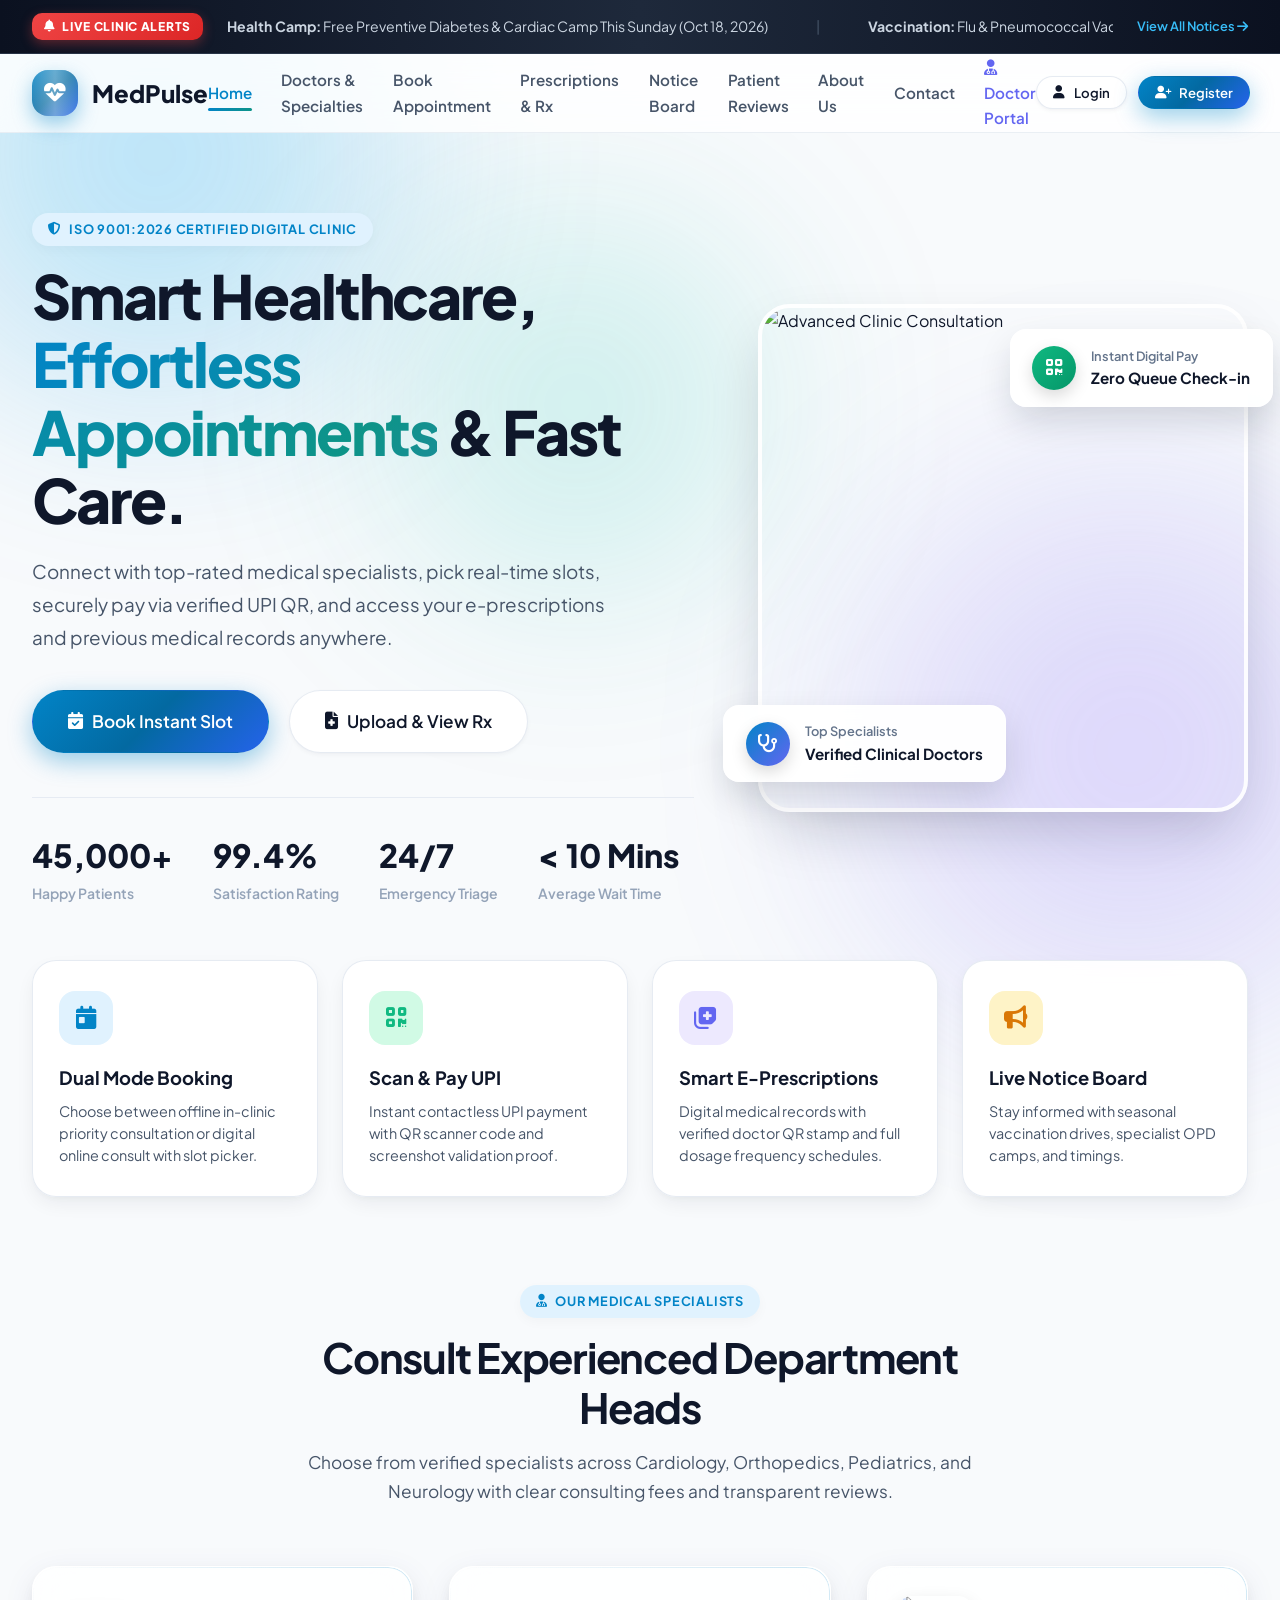
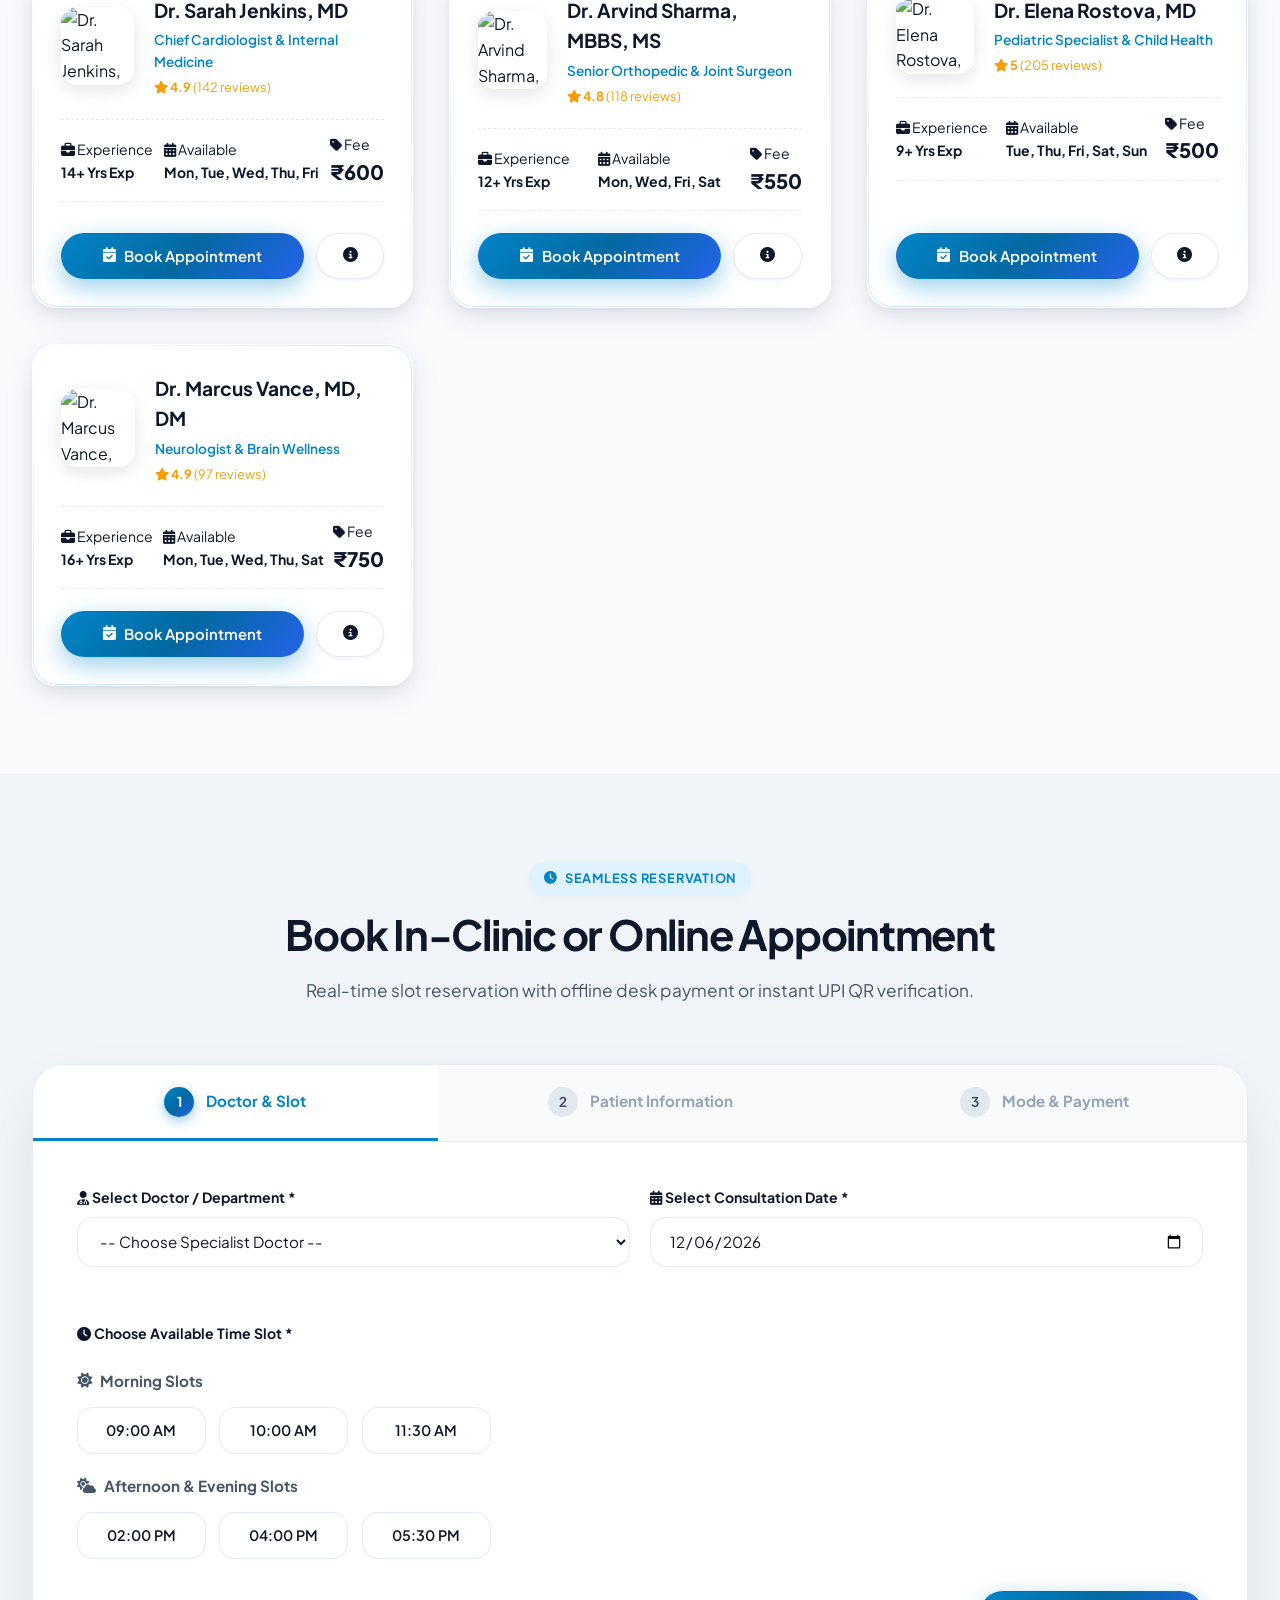
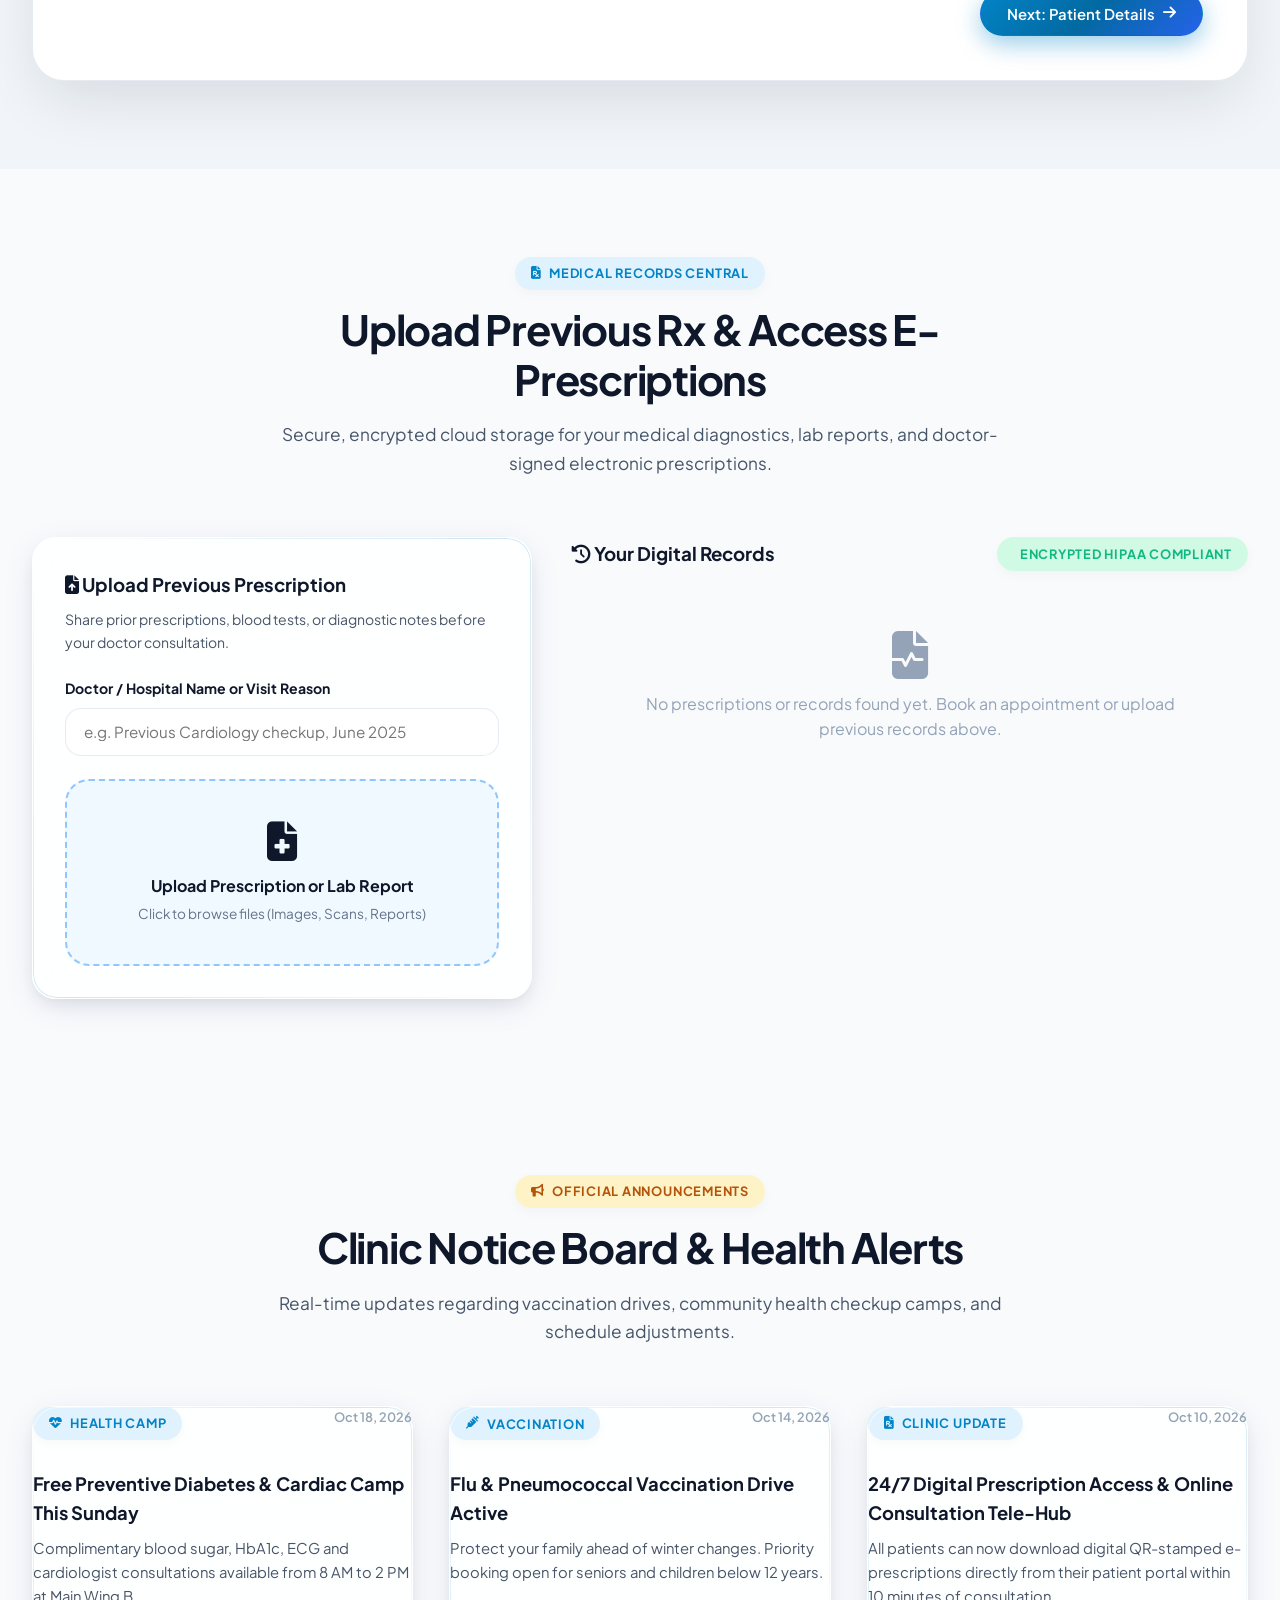
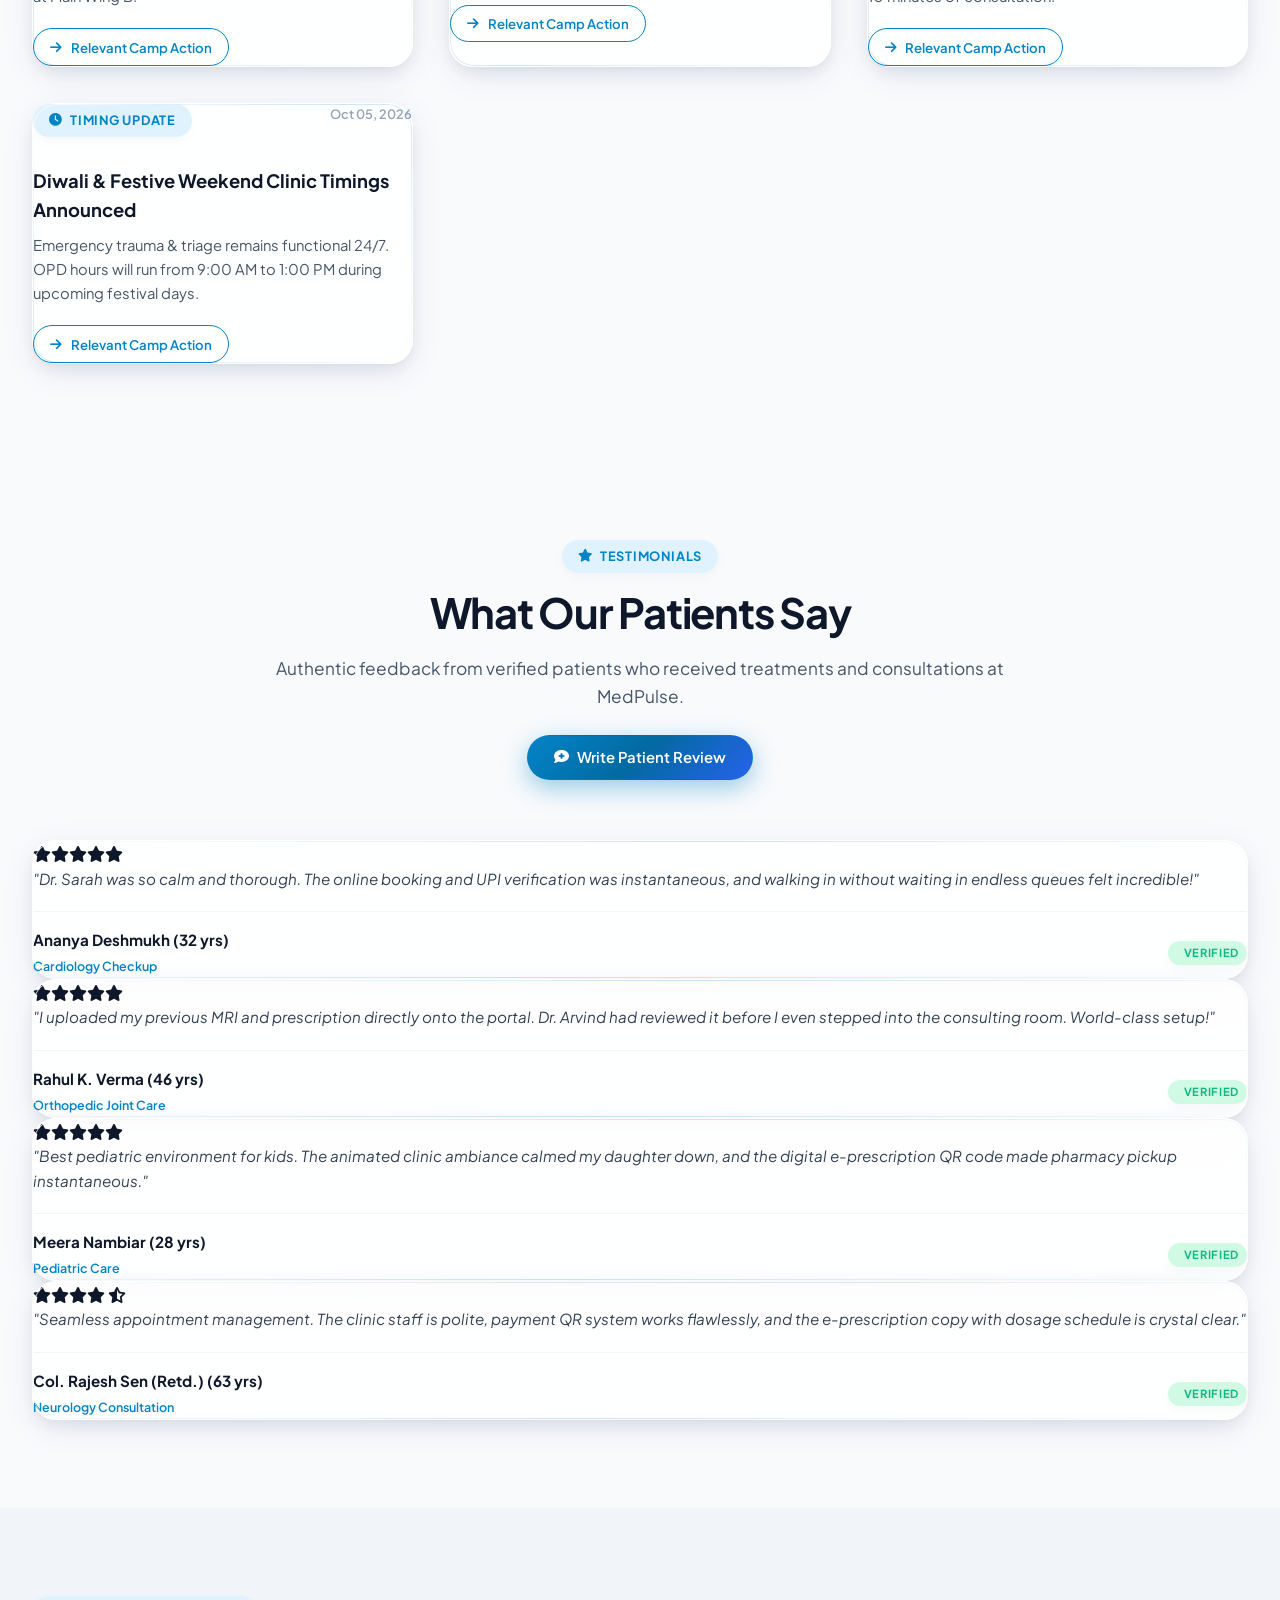
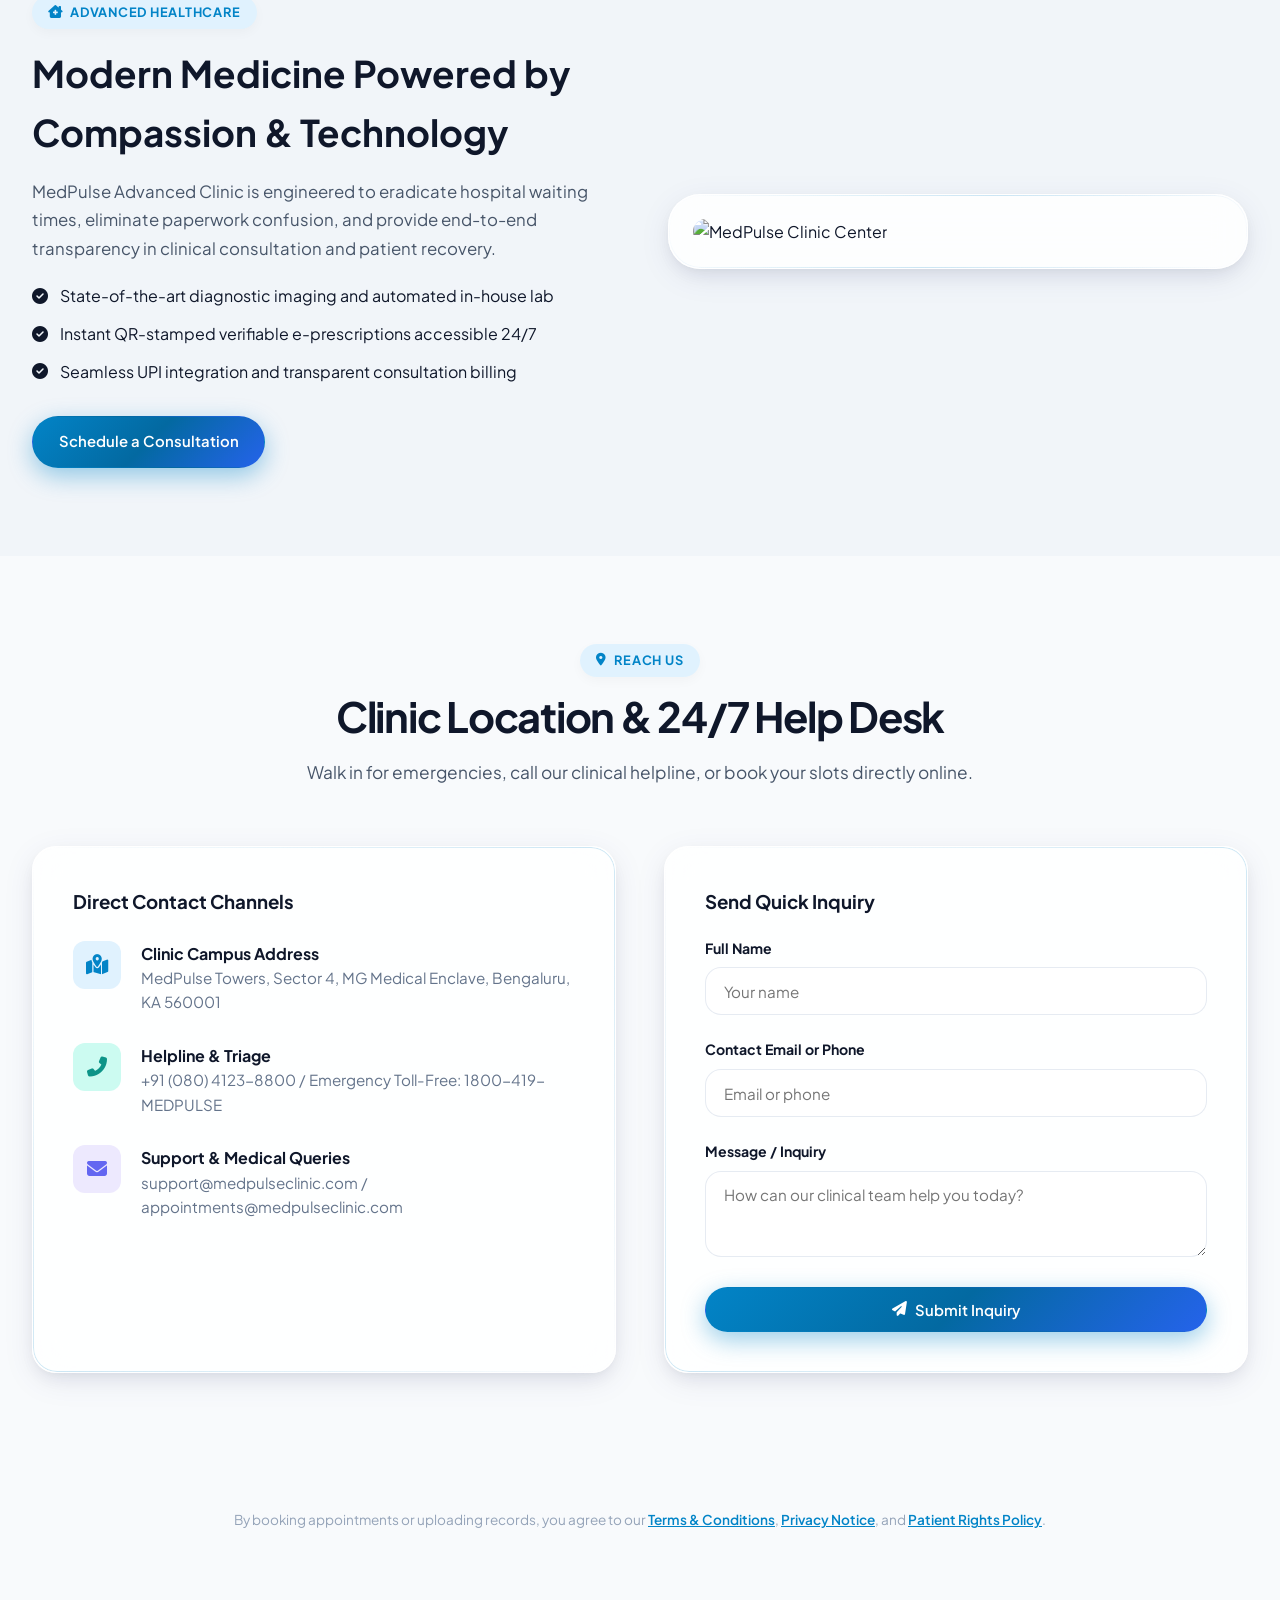
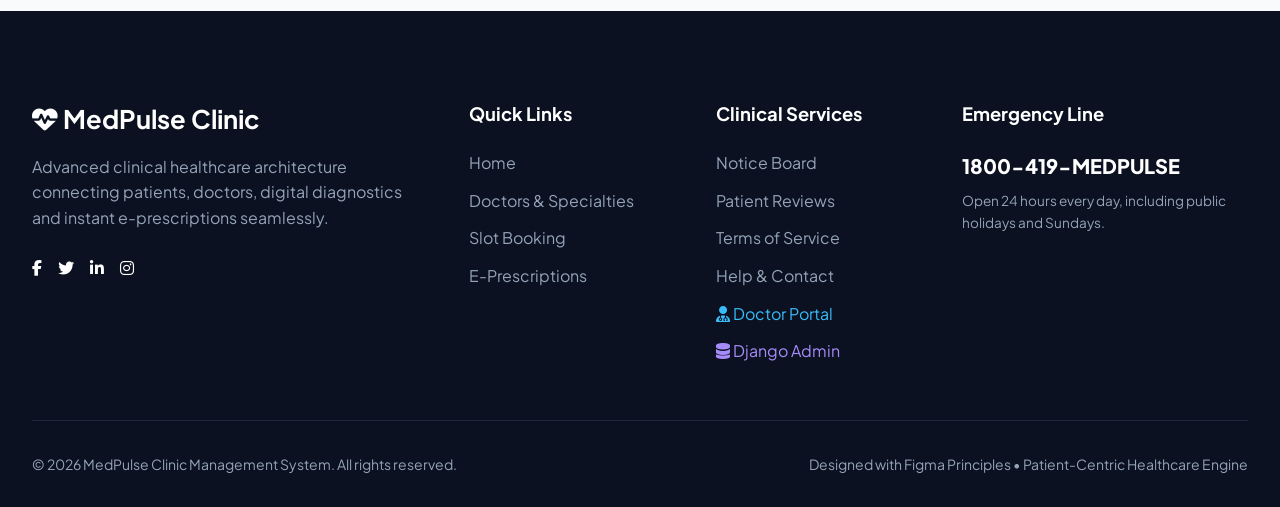
==== Clinic Management 2/index.html @ 7523bae9 "Add files via upload" ====
<!DOCTYPE html>
<html lang="en">
<head>
    <meta charset="UTF-8">
    <meta name="viewport" content="width=device-width, initial-scale=1.0">
    <title>MedPulse Advanced Clinic & Multi-Specialty Health Portal</title>
    
    <!-- Google Fonts (Plus Jakarta Sans & Inter) -->
    <link rel="preconnect" href="https://fonts.googleapis.com">
    <link rel="preconnect" href="https://fonts.gstatic.com" crossorigin>
    <link href="https://fonts.googleapis.com/css2?family=Plus+Jakarta+Sans:ital,wght@0,300;0,400;0,500;0,600;0,700;0,800;1,400&display=swap" rel="stylesheet">
    
    <!-- FontAwesome 6 Icons CDN -->
    <link rel="stylesheet" href="https://cdnjs.cloudflare.com/ajax/libs/font-awesome/6.5.1/css/all.min.css">
    
    <!-- MedPulse Custom Modern UI Stylesheet -->
    <link rel="stylesheet" href="css/style.css">
</head>
<body>

    <!-- Dynamic Ambient Background Glowing Blobs -->
    <div class="ambient-blob blob-1"></div>
    <div class="ambient-blob blob-2"></div>
    <div class="ambient-blob blob-3"></div>

    <!-- Top Live Notice / Health Alert Bar -->
    <div class="notice-ticker-bar">
        <div class="container ticker-inner">
            <span class="ticker-tag"><i class="fas fa-bell"></i> LIVE CLINIC ALERTS</span>
            <div class="ticker-content" id="ticker-headlines">
                <span>Free Preventive Heart & Diabetic Screening Camp scheduled this Sunday (8 AM - 2 PM) Main Campus</span>
                <span style="margin: 0 1rem; color: #475569;">|</span>
                <span>24/7 Digital Prescriptions and UPI QR Instant Slots are now active</span>
            </div>
            <a href="#notice-board-section" class="ticker-link" style="margin-left: auto; font-size: 0.8rem; white-space: nowrap;">
                View All Notices <i class="fas fa-arrow-right"></i>
            </a>
        </div>
    </div>

    <!-- Navigation Bar -->
    <nav class="navbar" id="main-navbar">
        <div class="container nav-container">
            <a href="#home-section" class="brand-logo">
                <div class="logo-icon">
                    <i class="fas fa-heart-pulse"></i>
                </div>
                <span>Med<span class="text-primary">Pulse</span></span>
            </a>

            <ul class="nav-menu">
                <li><a href="#home-section" class="nav-link active">Home</a></li>
                <li><a href="#doctors-catalog" class="nav-link">Doctors & Specialties</a></li>
                <li><a href="#booking-wizard-section" class="nav-link">Book Appointment</a></li>
                <li><a href="#prescription-hub" class="nav-link">Prescriptions & Rx</a></li>
                <li><a href="#notice-board-section" class="nav-link">Notice Board</a></li>
                <li><a href="#reviews-section" class="nav-link">Patient Reviews</a></li>
                <li><a href="#about-clinic" class="nav-link">About Us</a></li>
                <li><a href="#contact-section" class="nav-link">Contact</a></li>
                <li><a href="/doctor/login/" class="nav-link" style="color: #6366f1;"><i class="fas fa-user-md"></i> Doctor Portal</a></li>
            </ul>

            <div class="nav-actions">
                <div id="nav-auth-actions" style="display: flex; gap: 0.65rem;">
                    <!-- Injected via app.js depending on login status -->
                </div>
                <button class="mobile-toggle" onclick="toggleMobileMenu()">
                    <i class="fas fa-bars"></i>
                </button>
            </div>
        </div>
    </nav>

    <!-- Hero Section -->
    <section class="section hero-section" id="home-section">
        <div class="container">
            <div class="hero-grid">
                <div class="hero-content">
                    <span class="badge-tag badge-primary">
                        <i class="fas fa-shield-alt"></i> ISO 9001:2026 Certified Digital Clinic
                    </span>
                    <h1>Smart Healthcare, <br><span class="text-gradient">Effortless Appointments</span> & Fast Care.</h1>
                    <p class="hero-desc">
                        Connect with top-rated medical specialists, pick real-time slots, securely pay via verified UPI QR, and access your e-prescriptions and previous medical records anywhere.
                    </p>
                    <div class="hero-cta-group">
                        <a href="#booking-wizard-section" class="btn btn-primary btn-lg">
                            <i class="fas fa-calendar-check"></i> Book Instant Slot
                        </a>
                        <a href="#prescription-hub" class="btn btn-secondary btn-lg">
                            <i class="fas fa-file-medical"></i> Upload & View Rx
                        </a>
                    </div>
                    <div class="hero-stats">
                        <div class="stat-item">
                            <h3>45,000+</h3>
                            <p>Happy Patients</p>
                        </div>
                        <div class="stat-item">
                            <h3>99.4%</h3>
                            <p>Satisfaction Rating</p>
                        </div>
                        <div class="stat-item">
                            <h3>24/7</h3>
                            <p>Emergency Triage</p>
                        </div>
                        <div class="stat-item">
                            <h3>< 10 Mins</h3>
                            <p>Average Wait Time</p>
                        </div>
                    </div>
                </div>

                <div class="hero-visual">
                    <div class="hero-main-card">
                        <img src="https://images.unsplash.com/photo-1629909613654-28e377c37b09?auto=format&fit=crop&w=800&q=80" alt="Advanced Clinic Consultation">
                    </div>
                    
                    <!-- Floating Dynamic Badges -->
                    <div class="floating-badge badge-top-right">
                        <div class="floating-icon" style="background: linear-gradient(135deg, #10b981, #059669);">
                            <i class="fas fa-qrcode"></i>
                        </div>
                        <div>
                            <p style="font-size: 0.8rem; color: #64748b; margin: 0; font-weight: 600;">Instant Digital Pay</p>
                            <h5 style="margin: 0; font-size: 0.95rem;">Zero Queue Check-in</h5>
                        </div>
                    </div>

                    <div class="floating-badge badge-bottom-left">
                        <div class="floating-icon" style="background: linear-gradient(135deg, #0284c7, #6366f1);">
                            <i class="fas fa-stethoscope"></i>
                        </div>
                        <div>
                            <p style="font-size: 0.8rem; color: #64748b; margin: 0; font-weight: 600;">Top Specialists</p>
                            <h5 style="margin: 0; font-size: 0.95rem;">Verified Clinical Doctors</h5>
                        </div>
                    </div>
                </div>
            </div>
        </div>
    </section>

    <!-- Quick Features Bar -->
    <div class="container quick-features-bar">
        <div class="quick-grid">
            <div class="quick-card">
                <div class="quick-icon-wrap" style="background: #e0f2fe; color: #0284c7;">
                    <i class="fas fa-calendar-day"></i>
                </div>
                <h4>Dual Mode Booking</h4>
                <p>Choose between offline in-clinic priority consultation or digital online consult with slot picker.</p>
            </div>
            <div class="quick-card">
                <div class="quick-icon-wrap" style="background: #d1fae5; color: #10b981;">
                    <i class="fas fa-qrcode"></i>
                </div>
                <h4>Scan & Pay UPI</h4>
                <p>Instant contactless UPI payment with QR scanner code and screenshot validation proof.</p>
            </div>
            <div class="quick-card">
                <div class="quick-icon-wrap" style="background: #ede9fe; color: #6366f1;">
                    <i class="fas fa-notes-medical"></i>
                </div>
                <h4>Smart E-Prescriptions</h4>
                <p>Digital medical records with verified doctor QR stamp and full dosage frequency schedules.</p>
            </div>
            <div class="quick-card">
                <div class="quick-icon-wrap" style="background: #fef3c7; color: #d97706;">
                    <i class="fas fa-bullhorn"></i>
                </div>
                <h4>Live Notice Board</h4>
                <p>Stay informed with seasonal vaccination drives, specialist OPD camps, and timings.</p>
            </div>
        </div>
    </div>

    <!-- Doctors & Specialty Catalog -->
    <section class="section" id="doctors-catalog">
        <div class="container">
            <div class="section-title-wrap">
                <span class="badge-tag badge-primary"><i class="fas fa-user-md"></i> Our Medical Specialists</span>
                <h2 class="section-title">Consult Experienced Department Heads</h2>
                <p class="section-subtitle">Choose from verified specialists across Cardiology, Orthopedics, Pediatrics, and Neurology with clear consulting fees and transparent reviews.</p>
            </div>

            <div class="doctors-grid" id="doctors-list">
                <!-- Populated dynamically via store.js & app.js -->
            </div>
        </div>
    </section>

    <!-- Comprehensive Appointment Booking Wizard -->
    <section class="section" id="booking-wizard-section" style="background: #f1f5f9;">
        <div class="container">
            <div class="section-title-wrap">
                <span class="badge-tag badge-primary"><i class="fas fa-clock"></i> Seamless Reservation</span>
                <h2 class="section-title">Book In-Clinic or Online Appointment</h2>
                <p class="section-subtitle">Real-time slot reservation with offline desk payment or instant UPI QR verification.</p>
            </div>

            <div class="booking-wizard-card">
                <!-- Wizard Header Tabs -->
                <div class="wizard-steps-header">
                    <div class="wizard-step-tab active" id="wizard-tab-1">
                        <span class="step-num">1</span> Doctor & Slot
                    </div>
                    <div class="wizard-step-tab" id="wizard-tab-2">
                        <span class="step-num">2</span> Patient Information
                    </div>
                    <div class="wizard-step-tab" id="wizard-tab-3">
                        <span class="step-num">3</span> Mode & Payment
                    </div>
                </div>

                <div class="wizard-body">
                    <!-- Step 1: Doctor, Date & Slot Picker -->
                    <div id="wizard-step-pane-1">
                        <div class="form-row" style="margin-bottom: 2rem;">
                            <div class="form-group">
                                <label class="form-label"><i class="fas fa-user-md text-primary"></i> Select Doctor / Department *</label>
                                <select id="booking-doctor-select" class="form-control">
                                    <!-- Injected -->
                                </select>
                            </div>
                            <div class="form-group">
                                <label class="form-label"><i class="fas fa-calendar-alt text-primary"></i> Select Consultation Date *</label>
                                <input type="date" id="booking-date-input" class="form-control">
                            </div>
                        </div>

                        <div class="form-group">
                            <label class="form-label"><i class="fas fa-clock text-primary"></i> Choose Available Time Slot *</label>
                            <div id="time-slots-container">
                                <!-- Dynamic Slot Grid with Morning / Evening categories -->
                            </div>
                        </div>

                        <div style="display: flex; justify-content: flex-end; margin-top: 2rem;">
                            <button type="button" class="btn btn-primary" onclick="setBookingWizardStep(2)">
                                Next: Patient Details <i class="fas fa-arrow-right"></i>
                            </button>
                        </div>
                    </div>

                    <!-- Step 2: Patient Registration Details -->
                    <div id="wizard-step-pane-2" style="display: none;">
                        <div style="margin-bottom: 1.5rem; background: #e0f2fe; padding: 1rem 1.25rem; border-radius: var(--radius-md); display: flex; align-items: center; justify-content: space-between;">
                            <div>
                                <strong style="color: #0369a1;"><i class="fas fa-info-circle"></i> Already have a MedPulse Patient Account?</strong>
                                <p style="font-size: 0.85rem; color: #0284c7; margin: 0;">Log in to auto-fill all profile data and link appointment history.</p>
                            </div>
                            <button type="button" class="btn btn-primary btn-sm" onclick="openModal('auth-modal'); switchAuthTab('login');">
                                Login Now
                            </button>
                        </div>

                        <div class="form-row">
                            <div class="form-group">
                                <label class="form-label">Full Name *</label>
                                <input type="text" id="book-pat-name" class="form-control" placeholder="e.g. Aarav Sharma">
                            </div>
                            <div class="form-group">
                                <label class="form-label">Phone Number *</label>
                                <input type="tel" id="book-pat-phone" class="form-control" placeholder="e.g. +91 98765 43210">
                            </div>
                        </div>

                        <div class="form-row">
                            <div class="form-group">
                                <label class="form-label">Email Address *</label>
                                <input type="email" id="book-pat-email" class="form-control" placeholder="e.g. aarav@example.com">
                            </div>
                            <div class="form-row">
                                <div class="form-group">
                                    <label class="form-label">Age *</label>
                                    <input type="number" id="book-pat-age" class="form-control" placeholder="e.g. 29">
                                </div>
                                <div class="form-group">
                                    <label class="form-label">Gender</label>
                                    <select id="book-pat-gender" class="form-control">
                                        <option value="Male">Male</option>
                                        <option value="Female">Female</option>
                                        <option value="Other">Other</option>
                                    </select>
                                </div>
                            </div>
                        </div>

                        <div class="form-group">
                            <label class="form-label">Symptoms / Reason for Visit (Optional)</label>
                            <textarea id="book-pat-symptoms" class="form-control" rows="2" placeholder="Briefly describe what you are experiencing (e.g., chest tightness, joint pain, seasonal allergy)..."></textarea>
                        </div>

                        <div style="display: flex; justify-content: space-between; margin-top: 2rem;">
                            <button type="button" class="btn btn-secondary" onclick="setBookingWizardStep(1)">
                                <i class="fas fa-arrow-left"></i> Back to Slots
                            </button>
                            <button type="button" class="btn btn-primary" onclick="setBookingWizardStep(3)">
                                Next: Mode & Payment <i class="fas fa-arrow-right"></i>
                            </button>
                        </div>
                    </div>

                    <!-- Step 3: Offline / Online Mode & UPI Payment -->
                    <div id="wizard-step-pane-3" style="display: none;">
                        <h4 style="margin-bottom: 1rem;">Choose Consultation & Payment Method</h4>
                        
                        <!-- Offline vs Online Selection -->
                        <div class="mode-card-grid">
                            <div class="mode-card selected" id="mode-card-online" onclick="selectBookingMode('online')">
                                <div class="check-circle"><i class="fas fa-check"></i></div>
                                <div style="font-size: 1.5rem; color: var(--primary); margin-bottom: 0.5rem;">
                                    <i class="fas fa-mobile-alt"></i>
                                </div>
                                <h4>Online Confirmed Slot (UPI Pay)</h4>
                                <p style="font-size: 0.85rem; color: #64748b; margin-top: 0.25rem;">
                                    Pay instantly via UPI QR code or VPA ID. Zero queue wait, guaranteed priority doctor time.
                                </p>
                            </div>

                            <div class="mode-card" id="mode-card-offline" onclick="selectBookingMode('offline')">
                                <div class="check-circle"><i class="fas fa-check"></i></div>
                                <div style="font-size: 1.5rem; color: var(--secondary); margin-bottom: 0.5rem;">
                                    <i class="fas fa-clinic-medical"></i>
                                </div>
                                <h4>Offline Clinic Walk-In</h4>
                                <p style="font-size: 0.85rem; color: #64748b; margin-top: 0.25rem;">
                                    Reserve the slot online and pay consultation fees directly at the clinic reception desk.
                                </p>
                            </div>
                        </div>

                        <!-- Online UPI Payment Details -->
                        <div id="online-payment-details">
                            <div style="display: grid; grid-template-columns: 1fr 1fr; gap: 2rem; align-items: start;">
                                <div class="qr-preview-box">
                                    <span class="badge-tag badge-primary" style="margin-bottom: 0.75rem;">
                                        <i class="fas fa-qrcode"></i> Official Clinic UPI QR
                                    </span>
                                    <img id="clinic-display-qr" class="qr-code-img" src="https://api.qrserver.com/v1/create-qr-code/?size=250x250&data=upi://pay?pa=medpulse.clinic@okhdfcbank&pn=MedPulse%20Advanced%20Health&am=600&cu=INR" alt="UPI QR Code">
                                    
                                    <p style="font-size: 0.9rem; font-weight: 700; color: #0f172a; margin-bottom: 0.25rem;">
                                        UPI ID: <span class="text-primary">medpulse.clinic@okhdfcbank</span>
                                    </p>
                                    <p style="font-size: 0.8rem; color: #64748b; margin-bottom: 1.25rem;">
                                        Scan with GPay, PhonePe, Paytm or any BHIM UPI App
                                    </p>

                                    <!-- Option to upload custom QR code for clinic receptionist/testing -->
                                    <div style="border-top: 1px dashed #cbd5e1; padding-top: 1rem;">
                                        <label for="custom-qr-file" class="btn btn-outline btn-sm" style="cursor: pointer;">
                                            <i class="fas fa-upload"></i> Upload / Replace Clinic QR Code
                                        </label>
                                        <input type="file" id="custom-qr-file" accept="image/*" style="display: none;" onchange="handleCustomQRUpload(this)">
                                    </div>
                                </div>

                                <div>
                                    <div class="glass-card" style="padding: 1.5rem; margin-bottom: 1.5rem;">
                                        <h5 style="margin-bottom: 1rem; border-bottom: 1px solid #f1f5f9; padding-bottom: 0.5rem;">
                                            Payment Summary
                                        </h5>
                                        <div style="display: flex; justify-content: space-between; margin-bottom: 0.5rem; font-size: 0.9rem;">
                                            <span class="text-muted">Specialist Consultation:</span>
                                            <strong id="summary-fee">₹600</strong>
                                        </div>
                                        <div style="display: flex; justify-content: space-between; margin-bottom: 0.5rem; font-size: 0.9rem;">
                                            <span class="text-muted">Digital Service & Taxes (5%):</span>
                                            <span id="summary-tax">₹30</span>
                                        </div>
                                        <div style="display: flex; justify-content: space-between; border-top: 1px solid #e2e8f0; padding-top: 0.75rem; font-size: 1.15rem; font-weight: 800;">
                                            <span>Total Payable:</span>
                                            <span class="text-primary" id="summary-total">₹630</span>
                                        </div>
                                    </div>

                                    <div class="form-group">
                                        <label class="form-label">Enter Your UPI ID / Transaction UTR Ref *</label>
                                        <input type="text" id="upi-id-input" class="form-control" placeholder="e.g. yourname@oksbi or 12-digit UTR">
                                    </div>

                                    <div class="form-group">
                                        <label class="form-label">Upload Payment Screenshot Proof *</label>
                                        <div class="dropzone" onclick="document.getElementById('payment-screenshot-file').click()">
                                            <i class="fas fa-cloud-upload-alt dropzone-icon"></i>
                                            <p style="font-weight: 700; margin: 0;">Click or Drop Screenshot Here</p>
                                            <span style="font-size: 0.8rem; color: #64748b;">Supported: JPG, PNG, WEBP up to 5MB</span>
                                        </div>
                                        <input type="file" id="payment-screenshot-file" accept="image/*" style="display: none;" onchange="handlePaymentScreenshotUpload(this)">
                                        <div id="payment-screenshot-preview" class="upload-preview-list"></div>
                                    </div>
                                </div>
                            </div>
                        </div>

                        <!-- Offline Payment Notice -->
                        <div id="offline-payment-notice" style="display: none;">
                            <div class="glass-card" style="padding: 2rem; border-left: 5px solid var(--secondary);">
                                <h4 style="color: var(--secondary); margin-bottom: 0.5rem;"><i class="fas fa-hospital-user"></i> Offline Consultation Slot</h4>
                                <p style="color: #475569; font-size: 0.95rem; line-height: 1.6;">
                                    Your appointment slot will be reserved immediately. You can make payment via Cash, Debit/Credit Card, or Reception UPI Scanner directly upon arrival at the clinic front desk. Please arrive 15 minutes ahead of your selected slot.
                                </p>
                            </div>
                        </div>

                        <div style="display: flex; justify-content: space-between; margin-top: 2.5rem;">
                            <button type="button" class="btn btn-secondary" onclick="setBookingWizardStep(2)">
                                <i class="fas fa-arrow-left"></i> Back to Patient Info
                            </button>
                            <button type="button" class="btn btn-primary btn-lg" onclick="handleFinalBookingSubmit()">
                                <i class="fas fa-check-circle"></i> Confirm & Book Appointment
                            </button>
                        </div>
                    </div>
                </div>
            </div>
        </div>
    </section>

    <!-- Prescription Hub (Previous Upload + E-Prescription View) -->
    <section class="section" id="prescription-hub">
        <div class="container">
            <div class="section-title-wrap">
                <span class="badge-tag badge-primary"><i class="fas fa-file-prescription"></i> Medical Records Central</span>
                <h2 class="section-title">Upload Previous Rx & Access E-Prescriptions</h2>
                <p class="section-subtitle">Secure, encrypted cloud storage for your medical diagnostics, lab reports, and doctor-signed electronic prescriptions.</p>
            </div>

            <div style="display: grid; grid-template-columns: 1fr 1.35fr; gap: 2.5rem; align-items: start;">
                <!-- Prescription Upload Form -->
                <div class="glass-card" style="padding: 2rem;">
                    <h3 style="margin-bottom: 0.5rem;"><i class="fas fa-file-upload text-primary"></i> Upload Previous Prescription</h3>
                    <p style="font-size: 0.875rem; color: var(--text-secondary); margin-bottom: 1.5rem;">
                        Share prior prescriptions, blood tests, or diagnostic notes before your doctor consultation.
                    </p>

                    <div class="form-group">
                        <label class="form-label">Doctor / Hospital Name or Visit Reason</label>
                        <input type="text" id="upload-rx-notes" class="form-control" placeholder="e.g. Previous Cardiology checkup, June 2025">
                    </div>

                    <div class="dropzone" onclick="document.getElementById('rx-upload-input').click()">
                        <i class="fas fa-file-medical text-primary" style="font-size: 2.5rem; margin-bottom: 0.75rem;"></i>
                        <h4>Upload Prescription or Lab Report</h4>
                        <p style="font-size: 0.85rem; color: #64748b; margin-top: 0.25rem;">Click to browse files (Images, Scans, Reports)</p>
                    </div>
                    <input type="file" id="rx-upload-input" accept="image/*,.pdf" style="display: none;" onchange="handlePrescriptionFileUpload(this)">
                </div>

                <!-- Prescriptions & E-Prescriptions Records List -->
                <div>
                    <div style="display: flex; justify-content: space-between; align-items: center; margin-bottom: 1.25rem;">
                        <h3 style="margin: 0;"><i class="fas fa-history text-primary"></i> Your Digital Records</h3>
                        <span class="badge-tag badge-success" style="margin: 0;"><i class="fas fa-check-shield"></i> Encrypted HIPAA Compliant</span>
                    </div>

                    <div id="prescriptions-records-list" style="display: flex; flex-direction: column; gap: 1rem;">
                        <!-- Injected via app.js -->
                    </div>
                </div>
            </div>
        </div>
    </section>

    <!-- Notice Board Section -->
    <section class="section" id="notice-board-section" style="background: #f8fafc;">
        <div class="container">
            <div class="section-title-wrap">
                <span class="badge-tag badge-warning"><i class="fas fa-bullhorn"></i> Official Announcements</span>
                <h2 class="section-title">Clinic Notice Board & Health Alerts</h2>
                <p class="section-subtitle">Real-time updates regarding vaccination drives, community health checkup camps, and schedule adjustments.</p>
            </div>

            <div class="doctors-grid" id="notices-grid">
                <!-- Dynamically populated from store.js -->
            </div>
        </div>
    </section>

    <!-- Patient Reviews & Testimonials Section -->
    <section class="section" id="reviews-section">
        <div class="container">
            <div class="section-title-wrap">
                <span class="badge-tag badge-primary"><i class="fas fa-star"></i> Testimonials</span>
                <h2 class="section-title">What Our Patients Say</h2>
                <p class="section-subtitle">Authentic feedback from verified patients who received treatments and consultations at MedPulse.</p>
                <div style="margin-top: 1.5rem;">
                    <button class="btn btn-primary" onclick="openModal('add-review-modal')">
                        <i class="fas fa-comment-medical"></i> Write Patient Review
                    </button>
                </div>
            </div>

            <div class="reviews-grid" id="reviews-grid">
                <!-- Populated dynamically via store.js -->
            </div>
        </div>
    </section>

    <!-- About Us Section -->
    <section class="section" id="about-clinic" style="background: #f1f5f9;">
        <div class="container">
            <div style="display: grid; grid-template-columns: 1fr 1fr; gap: 3.5rem; align-items: center;">
                <div>
                    <span class="badge-tag badge-primary"><i class="fas fa-clinic-medical"></i> Advanced Healthcare</span>
                    <h2 style="font-size: 2.3rem; margin-bottom: 1rem;">Modern Medicine Powered by Compassion & Technology</h2>
                    <p style="color: #475569; font-size: 1.05rem; line-height: 1.7; margin-bottom: 1.25rem;">
                        MedPulse Advanced Clinic is engineered to eradicate hospital waiting times, eliminate paperwork confusion, and provide end-to-end transparency in clinical consultation and patient recovery.
                    </p>
                    <div style="display: flex; flex-direction: column; gap: 0.75rem; margin-bottom: 2rem;">
                        <div style="display: flex; align-items: center; gap: 0.75rem;">
                            <i class="fas fa-check-circle text-primary"></i> <span>State-of-the-art diagnostic imaging and automated in-house lab</span>
                        </div>
                        <div style="display: flex; align-items: center; gap: 0.75rem;">
                            <i class="fas fa-check-circle text-primary"></i> <span>Instant QR-stamped verifiable e-prescriptions accessible 24/7</span>
                        </div>
                        <div style="display: flex; align-items: center; gap: 0.75rem;">
                            <i class="fas fa-check-circle text-primary"></i> <span>Seamless UPI integration and transparent consultation billing</span>
                        </div>
                    </div>
                    <a href="#booking-wizard-section" class="btn btn-primary">Schedule a Consultation</a>
                </div>
                <div>
                    <div class="glass-card" style="padding: 1.5rem; overflow: hidden; border-radius: var(--radius-xl);">
                        <img src="https://images.unsplash.com/photo-1519494026892-80bbd2d6fd0d?auto=format&fit=crop&w=800&q=80" alt="MedPulse Clinic Center" style="width: 100%; height: 380px; object-fit: cover; border-radius: var(--radius-lg);">
                    </div>
                </div>
            </div>
        </div>
    </section>

    <!-- Contact & Location Section -->
    <section class="section" id="contact-section">
        <div class="container">
            <div class="section-title-wrap">
                <span class="badge-tag badge-primary"><i class="fas fa-map-marker-alt"></i> Reach Us</span>
                <h2 class="section-title">Clinic Location & 24/7 Help Desk</h2>
                <p class="section-subtitle">Walk in for emergencies, call our clinical helpline, or book your slots directly online.</p>
            </div>

            <div style="display: grid; grid-template-columns: 1fr 1fr; gap: 3rem;">
                <div class="glass-card" style="padding: 2.5rem;">
                    <h3 style="margin-bottom: 1.5rem;">Direct Contact Channels</h3>
                    
                    <div style="display: flex; gap: 1.25rem; margin-bottom: 1.75rem;">
                        <div style="width: 48px; height: 48px; border-radius: 12px; background: var(--primary-light); color: var(--primary); display: flex; align-items: center; justify-content: center; font-size: 1.25rem; flex-shrink: 0;">
                            <i class="fas fa-map-marked-alt"></i>
                        </div>
                        <div>
                            <h4>Clinic Campus Address</h4>
                            <p style="color: #64748b; font-size: 0.95rem;">MedPulse Towers, Sector 4, MG Medical Enclave, Bengaluru, KA 560001</p>
                        </div>
                    </div>

                    <div style="display: flex; gap: 1.25rem; margin-bottom: 1.75rem;">
                        <div style="width: 48px; height: 48px; border-radius: 12px; background: var(--secondary-light); color: var(--secondary); display: flex; align-items: center; justify-content: center; font-size: 1.25rem; flex-shrink: 0;">
                            <i class="fas fa-phone-alt"></i>
                        </div>
                        <div>
                            <h4>Helpline & Triage</h4>
                            <p style="color: #64748b; font-size: 0.95rem;">+91 (080) 4123-8800 / Emergency Toll-Free: 1800-419-MEDPULSE</p>
                        </div>
                    </div>

                    <div style="display: flex; gap: 1.25rem;">
                        <div style="width: 48px; height: 48px; border-radius: 12px; background: #ede9fe; color: #6366f1; display: flex; align-items: center; justify-content: center; font-size: 1.25rem; flex-shrink: 0;">
                            <i class="fas fa-envelope"></i>
                        </div>
                        <div>
                            <h4>Support & Medical Queries</h4>
                            <p style="color: #64748b; font-size: 0.95rem;">support@medpulseclinic.com / appointments@medpulseclinic.com</p>
                        </div>
                    </div>
                </div>

                <div class="glass-card" style="padding: 2.5rem;">
                    <h3 style="margin-bottom: 1.25rem;">Send Quick Inquiry</h3>
                    <form onsubmit="event.preventDefault(); showToast('Message received! Our team will contact you shortly.', 'success'); this.reset();">
                        <div class="form-group">
                            <label class="form-label">Full Name</label>
                            <input type="text" required class="form-control" placeholder="Your name">
                        </div>
                        <div class="form-group">
                            <label class="form-label">Contact Email or Phone</label>
                            <input type="text" required class="form-control" placeholder="Email or phone">
                        </div>
                        <div class="form-group">
                            <label class="form-label">Message / Inquiry</label>
                            <textarea required class="form-control" rows="3" placeholder="How can our clinical team help you today?"></textarea>
                        </div>
                        <button type="submit" class="btn btn-primary" style="width: 100%;">
                            <i class="fas fa-paper-plane"></i> Submit Inquiry
                        </button>
                    </form>
                </div>
            </div>
        </div>
    </section>

    <!-- Terms and Patient Policies Modal & Section -->
    <div class="container" style="margin-top: 3rem; text-align: center;">
        <p style="font-size: 0.85rem; color: #94a3b8;">
            By booking appointments or uploading records, you agree to our 
            <a href="javascript:void(0)" onclick="openModal('terms-modal')" style="color: var(--primary); font-weight: 600;">Terms & Conditions</a>, 
            <a href="javascript:void(0)" onclick="openModal('terms-modal')" style="color: var(--primary); font-weight: 600;">Privacy Notice</a>, and 
            <a href="javascript:void(0)" onclick="openModal('terms-modal')" style="color: var(--primary); font-weight: 600;">Patient Rights Policy</a>.
        </p>
    </div>

    <!-- Footer -->
    <footer>
        <div class="container">
            <div class="footer-grid">
                <div class="footer-brand">
                    <h3><i class="fas fa-heart-pulse text-primary"></i> MedPulse Clinic</h3>
                    <p>Advanced clinical healthcare architecture connecting patients, doctors, digital diagnostics and instant e-prescriptions seamlessly.</p>
                    <div style="display: flex; gap: 1rem; margin-top: 1.5rem;">
                        <a href="#" style="color: #fff;"><i class="fab fa-facebook-f"></i></a>
                        <a href="#" style="color: #fff;"><i class="fab fa-twitter"></i></a>
                        <a href="#" style="color: #fff;"><i class="fab fa-linkedin-in"></i></a>
                        <a href="#" style="color: #fff;"><i class="fab fa-instagram"></i></a>
                    </div>
                </div>
                <div class="footer-col">
                    <h4>Quick Links</h4>
                    <ul class="footer-links">
                        <li><a href="#home-section">Home</a></li>
                        <li><a href="#doctors-catalog">Doctors & Specialties</a></li>
                        <li><a href="#booking-wizard-section">Slot Booking</a></li>
                        <li><a href="#prescription-hub">E-Prescriptions</a></li>
                    </ul>
                </div>
                <div class="footer-col">
                    <h4>Clinical Services</h4>
                    <ul class="footer-links">
                        <li><a href="#notice-board-section">Notice Board</a></li>
                        <li><a href="#reviews-section">Patient Reviews</a></li>
                        <li><a href="javascript:void(0)" onclick="openModal('terms-modal')">Terms of Service</a></li>
                        <li><a href="#contact-section">Help & Contact</a></li>
                        <li><a href="/doctor/login/" style="color: #38bdf8;"><i class="fas fa-user-md"></i> Doctor Portal</a></li>
                        <li><a href="/admin/" target="_blank" style="color: #a78bfa;"><i class="fas fa-database"></i> Django Admin</a></li>
                    </ul>
                </div>
                <div class="footer-col">
                    <h4>Emergency Line</h4>
                    <p style="font-size: 1.25rem; font-weight: 800; color: #fff;">1800-419-MEDPULSE</p>
                    <p style="font-size: 0.85rem; margin-top: 0.5rem;">Open 24 hours every day, including public holidays and Sundays.</p>
                </div>
            </div>
            <div class="footer-bottom">
                <p>&copy; 2026 MedPulse Clinic Management System. All rights reserved.</p>
                <p>Designed with Figma Principles • Patient-Centric Healthcare Engine</p>
            </div>
        </div>
    </footer>

    <!-- =========================================================================
         MODALS: Authentication, Patient Portal, E-Prescription Viewer, 
         Booking Confirmation, Reviews, Terms & Conditions
         ========================================================================= -->

    <!-- Modal 1: Auth (Registration + Login) -->
    <div class="modal-backdrop" id="auth-modal">
        <div class="modal-container">
            <div class="modal-header">
                <div style="display: flex; gap: 1rem;">
                    <button type="button" id="tab-btn-login" class="btn btn-outline btn-sm active" onclick="switchAuthTab('login')">
                        <i class="fas fa-sign-in-alt"></i> Patient Login
                    </button>
                    <button type="button" id="tab-btn-register" class="btn btn-outline btn-sm" onclick="switchAuthTab('register')">
                        <i class="fas fa-user-plus"></i> New Patient Registration
                    </button>
                </div>
                <button class="modal-close-btn" onclick="closeModal('auth-modal')">
                    <i class="fas fa-times"></i>
                </button>
            </div>
            <div class="modal-body">
                <!-- Login Pane -->
                <div id="login-form-pane">
                    <h3 style="margin-bottom: 0.5rem;">Welcome to MedPulse Portal</h3>
                    <p style="font-size: 0.875rem; color: #64748b; margin-bottom: 1.5rem;">
                        Log in to view your appointments, prescriptions, and medical history.
                    </p>
                    <form onsubmit="handleLoginSubmit(event)">
                        <div class="form-group">
                            <label class="form-label">Email Address</label>
                            <input type="email" id="login-email" class="form-control" placeholder="e.g. patient@medpulse.com" required>
                        </div>
                        <div class="form-group">
                            <label class="form-label">Password</label>
                            <input type="password" id="login-password" class="form-control" placeholder="••••••••" required>
                        </div>
                        <div style="margin-bottom: 1.5rem; display: flex; justify-content: space-between; font-size: 0.85rem;">
                            <label><input type="checkbox" checked> Remember this device</label>
                            <span class="text-primary" style="cursor: pointer;" onclick="document.getElementById('login-email').value='patient@medpulse.com'; document.getElementById('login-password').value='demo123'; showToast('Demo credentials pre-filled!', 'info');">
                                (Fill Demo Account)
                            </span>
                        </div>
                        <button type="submit" class="btn btn-primary" style="width: 100%;">
                            <i class="fas fa-sign-in-alt"></i> Access Patient Portal
                        </button>
                    </form>
                </div>

                <!-- Registration Pane -->
                <div id="register-form-pane" style="display: none;">
                    <h3 style="margin-bottom: 0.5rem;">Create Patient Account</h3>
                    <p style="font-size: 0.875rem; color: #64748b; margin-bottom: 1.5rem;">
                        Register your clinical health profile for instant slot booking and records.
                    </p>
                    <form onsubmit="handleRegisterSubmit(event)">
                        <div class="form-row">
                            <div class="form-group">
                                <label class="form-label">Full Name *</label>
                                <input type="text" id="reg-name" class="form-control" placeholder="e.g. Aarav Sharma" required>
                            </div>
                            <div class="form-group">
                                <label class="form-label">Age *</label>
                                <input type="number" id="reg-age" class="form-control" placeholder="e.g. 29" required>
                            </div>
                        </div>
                        <div class="form-row">
                            <div class="form-group">
                                <label class="form-label">Gender *</label>
                                <select id="reg-gender" class="form-control" required>
                                    <option value="Male">Male</option>
                                    <option value="Female">Female</option>
                                    <option value="Other">Other</option>
                                </select>
                            </div>
                            <div class="form-group">
                                <label class="form-label">Phone Number *</label>
                                <input type="tel" id="reg-phone" class="form-control" placeholder="+91 98765 43210" required>
                            </div>
                        </div>
                        <div class="form-group">
                            <label class="form-label">Email Address *</label>
                            <input type="email" id="reg-email" class="form-control" placeholder="e.g. aarav@example.com" required>
                        </div>
                        <div class="form-group">
                            <label class="form-label">Home Address *</label>
                            <textarea id="reg-address" class="form-control" rows="2" placeholder="Full residential address" required></textarea>
                        </div>
                        <div class="form-group">
                            <label class="form-label">Create Password *</label>
                            <input type="password" id="reg-password" class="form-control" placeholder="••••••••" required>
                        </div>
                        <button type="submit" class="btn btn-primary" style="width: 100%;">
                            <i class="fas fa-user-plus"></i> Complete Registration
                        </button>
                    </form>
                </div>
            </div>
        </div>
    </div>

    <!-- Modal 2: Patient Portal Profile & Dashboard -->
    <div class="modal-backdrop" id="portal-modal">
        <div class="modal-container" style="max-width: 780px;">
            <div class="modal-header">
                <h3><i class="fas fa-user-circle text-primary"></i> Patient Health Hub</h3>
                <button class="modal-close-btn" onclick="closeModal('portal-modal')">
                    <i class="fas fa-times"></i>
                </button>
            </div>
            <div class="modal-body">
                <!-- User Profile Summary Card -->
                <div class="glass-card" style="padding: 1.5rem; margin-bottom: 2rem; display: flex; align-items: center; justify-content: space-between;">
                    <div style="display: flex; align-items: center; gap: 1.25rem;">
                        <div class="user-avatar-circle" style="width: 56px; height: 56px; font-size: 1.4rem;">
                            <i class="fas fa-user"></i>
                        </div>
                        <div>
                            <h3 id="portal-user-name" style="margin: 0;">--</h3>
                            <p id="portal-user-email" style="font-size: 0.85rem; color: #64748b; margin: 0.2rem 0;"></p>
                            <span id="portal-user-gender" class="badge-tag badge-primary" style="margin: 0; padding: 0.2rem 0.6rem; font-size: 0.75rem;"></span>
                        </div>
                    </div>
                    <div style="text-align: right; font-size: 0.85rem; color: #475569;">
                        <p style="margin: 0;"><strong>Phone:</strong> <span id="portal-user-phone">--</span></p>
                        <p style="margin: 0.25rem 0 0 0;"><strong>Address:</strong> <span id="portal-user-addr">--</span></p>
                    </div>
                </div>

                <!-- Booked Appointments Section -->
                <h4 style="margin-bottom: 0.75rem;"><i class="fas fa-calendar-check text-primary"></i> Your Booked Appointments</h4>
                <div id="portal-appointments-list" style="margin-bottom: 2rem;"></div>

                <div style="display: flex; justify-content: space-between; align-items: center;">
                    <button class="btn btn-primary" onclick="closeModal('portal-modal'); navigateToSection('booking-wizard-section');">
                        <i class="fas fa-plus"></i> Book New Appointment
                    </button>
                    <button class="btn btn-outline" onclick="handleLogout()">
                        <i class="fas fa-sign-out-alt"></i> Logout
                    </button>
                </div>
            </div>
        </div>
    </div>

    <!-- Modal 3: E-Prescription Document Viewer -->
    <div class="modal-backdrop" id="eprescription-modal">
        <div class="modal-container" style="max-width: 820px;">
            <div class="modal-header">
                <h3><i class="fas fa-file-medical text-primary"></i> Electronic Medical Prescription</h3>
                <div style="display: flex; gap: 0.75rem; align-items: center;">
                    <button class="btn btn-outline btn-sm" onclick="printEPrescription()">
                        <i class="fas fa-print"></i> Print / Save PDF
                    </button>
                    <button class="modal-close-btn" onclick="closeModal('eprescription-modal')">
                        <i class="fas fa-times"></i>
                    </button>
                </div>
            </div>
            <div class="modal-body" style="background: #f8fafc; padding: 1.5rem;">
                <div class="eprescription-paper">
                    <div class="eprx-header">
                        <div>
                            <h2 style="color: var(--primary); font-size: 1.7rem; margin: 0;">MedPulse Speciality Clinic</h2>
                            <p style="font-size: 0.85rem; color: #64748b; margin: 0.2rem 0;">Sector 4, MG Medical Enclave, Bengaluru • NABH Accredited</p>
                            <p style="font-size: 0.8rem; color: #64748b; margin: 0;">Clinical Lic: MED-2026-BLR-0941 • 24/7 Helpline: 1800-419-MEDPULSE</p>
                        </div>
                        <div style="text-align: right;">
                            <span class="badge-tag badge-primary" style="font-size: 0.8rem;">Rx Reference: <strong id="eprx-id-tag">EPX-88219</strong></span>
                            <p style="font-size: 0.85rem; color: #64748b; margin-top: 0.35rem;">Date: <strong id="eprx-date-tag">Oct 13, 2026</strong></p>
                        </div>
                    </div>

                    <div style="margin-bottom: 1.25rem;">
                        <h4 id="eprx-doc-name" style="margin: 0; color: #0f172a;">Dr. Sarah Jenkins, MD</h4>
                        <span id="eprx-doc-spec" style="font-size: 0.85rem; color: #0284c7; font-weight: 600;">Chief Cardiologist & Internal Medicine</span>
                    </div>

                    <div class="eprx-patient-info">
                        <div><span class="text-muted">Patient:</span> <strong id="eprx-patient-name">Aarav Sharma</strong></div>
                        <div><span class="text-muted">Age:</span> <strong id="eprx-patient-age">29 Yrs</strong></div>
                        <div><span class="text-muted">Gender:</span> <strong id="eprx-patient-gender">Male</strong></div>
                        <div><span class="text-muted">Vitals BP / Pulse:</span> <strong><span id="eprx-bp">120/80</span> | <span id="eprx-pulse">72</span></strong></div>
                    </div>

                    <div style="margin-bottom: 1.25rem;">
                        <p style="font-size: 0.9rem; margin-bottom: 0.25rem;"><strong>Diagnosis / Chief Complaints:</strong></p>
                        <p id="eprx-diagnosis" style="color: #475569; font-size: 0.9rem; background: #fff; padding: 0.5rem 0.75rem; border-radius: 6px; border: 1px solid #e2e8f0;"></p>
                    </div>

                    <div class="eprx-rx-symbol">℞</div>

                    <table class="eprx-table">
                        <thead>
                            <tr>
                                <th>#</th>
                                <th>Medication / Drug Name</th>
                                <th>Dosage & Frequency Instructions</th>
                                <th>Duration</th>
                            </tr>
                        </thead>
                        <tbody id="eprx-meds-body">
                            <!-- Injected -->
                        </tbody>
                    </table>

                    <div style="margin-top: 1.5rem; background: #fff; border: 1px solid #e2e8f0; border-radius: 8px; padding: 1rem;">
                        <strong style="font-size: 0.85rem; color: #0f172a;"><i class="fas fa-stethoscope text-primary"></i> General Dietary & Medical Advice:</strong>
                        <p id="eprx-advice" style="font-size: 0.875rem; color: #475569; margin-top: 0.35rem; line-height: 1.6;"></p>
                    </div>

                    <div class="eprx-footer">
                        <div style="display: flex; align-items: center; gap: 1rem;">
                            <img id="eprx-qr-code" style="width: 72px; height: 72px; border: 1px solid #cbd5e1; border-radius: 6px; padding: 4px;" src="" alt="Rx Verification QR">
                            <div>
                                <span style="font-size: 0.75rem; color: #64748b; font-weight: 600;">Scan QR to verify prescription authenticity at pharmacy desk</span>
                            </div>
                        </div>
                        <div style="text-align: right;">
                            <div style="border-bottom: 1px solid #0f172a; width: 160px; margin-bottom: 4px;"></div>
                            <span style="font-size: 0.8rem; font-weight: 700; color: #0f172a;">Doctor Digital Signature</span>
                        </div>
                    </div>
                </div>
            </div>
        </div>
    </div>

    <!-- Modal 4: Booking Confirmation Success -->
    <div class="modal-backdrop" id="booking-confirmation-modal">
        <div class="modal-container" style="max-width: 580px; text-align: center;">
            <div class="modal-body" style="padding: 3rem 2rem;">
                <div style="width: 72px; height: 72px; border-radius: 50%; background: #d1fae5; color: #10b981; display: flex; align-items: center; justify-content: center; font-size: 2.2rem; margin: 0 auto 1.5rem auto;">
                    <i class="fas fa-check"></i>
                </div>
                <h2>Appointment Confirmed!</h2>
                <p style="color: #64748b; margin-bottom: 2rem;">Your appointment has been successfully booked in our clinical system.</p>

                <div class="glass-card" style="padding: 1.5rem; text-align: left; margin-bottom: 2rem;">
                    <div style="display: flex; justify-content: space-between; margin-bottom: 0.75rem;">
                        <span class="text-muted">Appointment Reference:</span>
                        <strong class="text-primary" id="confirm-appt-id">--</strong>
                    </div>
                    <div style="display: flex; justify-content: space-between; margin-bottom: 0.75rem;">
                        <span class="text-muted">Doctor:</span>
                        <strong id="confirm-doc-name">--</strong>
                    </div>
                    <div style="display: flex; justify-content: space-between; margin-bottom: 0.75rem;">
                        <span class="text-muted">Date & Time:</span>
                        <strong id="confirm-datetime">--</strong>
                    </div>
                    <div style="display: flex; justify-content: space-between; margin-bottom: 0.75rem;">
                        <span class="text-muted">Mode:</span>
                        <strong id="confirm-mode">--</strong>
                    </div>
                    <div style="display: flex; justify-content: space-between;">
                        <span class="text-muted">Status:</span>
                        <span class="badge-tag badge-success" id="confirm-status" style="margin: 0;">--</span>
                    </div>
                </div>

                <div style="display: flex; gap: 1rem; justify-content: center;">
                    <button class="btn btn-primary" onclick="closeModal('booking-confirmation-modal'); openPatientPortal();">
                        <i class="fas fa-user-circle"></i> View In Patient Portal
                    </button>
                    <button class="btn btn-secondary" onclick="closeModal('booking-confirmation-modal')">
                        Close
                    </button>
                </div>
            </div>
        </div>
    </div>

    <!-- Modal 5: Add Patient Review -->
    <div class="modal-backdrop" id="add-review-modal">
        <div class="modal-container" style="max-width: 580px;">
            <div class="modal-header">
                <h3><i class="fas fa-star text-warning"></i> Share Your Clinic Experience</h3>
                <button class="modal-close-btn" onclick="closeModal('add-review-modal')">
                    <i class="fas fa-times"></i>
                </button>
            </div>
            <div class="modal-body">
                <form onsubmit="handleAddReviewSubmit(event)">
                    <div class="form-group">
                        <label class="form-label">Your Name *</label>
                        <input type="text" id="review-author-name" class="form-control" placeholder="e.g. Rohini Iyer" required>
                    </div>
                    <div class="form-group">
                        <label class="form-label">Department / Doctor / Treatment *</label>
                        <input type="text" id="review-treatment-name" class="form-control" placeholder="e.g. Cardiology Checkup / Dr. Sarah" required>
                    </div>
                    <div class="form-group">
                        <label class="form-label">Rating *</label>
                        <select id="review-rating-select" class="form-control">
                            <option value="5">⭐⭐⭐⭐⭐ 5 Stars (Exceptional)</option>
                            <option value="4.8">⭐⭐⭐⭐⭐ 4.8 Stars (Great Care)</option>
                            <option value="4">⭐⭐⭐⭐ 4 Stars (Good Experience)</option>
                            <option value="3">⭐⭐⭐ 3 Stars (Average)</option>
                        </select>
                    </div>
                    <div class="form-group">
                        <label class="form-label">Your Feedback / Review *</label>
                        <textarea id="review-comment-text" class="form-control" rows="4" placeholder="Describe the consultation quality, staff hospitality, and booking convenience..." required></textarea>
                    </div>
                    <button type="submit" class="btn btn-primary" style="width: 100%;">
                        <i class="fas fa-paper-plane"></i> Submit Review
                    </button>
                </form>
            </div>
        </div>
    </div>

    <!-- Modal 6: Terms, Policies & Notice Board Details -->
    <div class="modal-backdrop" id="terms-modal">
        <div class="modal-container" style="max-width: 720px;">
            <div class="modal-header">
                <h3><i class="fas fa-file-contract text-primary"></i> Terms, Privacy & Patient Rights</h3>
                <button class="modal-close-btn" onclick="closeModal('terms-modal')">
                    <i class="fas fa-times"></i>
                </button>
            </div>
            <div class="modal-body" style="font-size: 0.95rem; line-height: 1.7; color: #334155;">
                <h4 style="margin-bottom: 0.5rem; color: #0f172a;">1. Clinical Appointment Terms</h4>
                <p>Appointments scheduled through MedPulse are subject to doctor emergency triage priority. In case of emergency surgeries, the clinic will notify the patient promptly and offer alternative priority slots.</p>

                <h4 style="margin: 1.25rem 0 0.5rem 0; color: #0f172a;">2. Payment and Cancellation Policy</h4>
                <p>Online UPI fees verified against screenshot uploads are non-refundable if cancelled less than 2 hours before the scheduled slot. Offline payments are accepted in cash or card at the clinic front desk.</p>

                <h4 style="margin: 1.25rem 0 0.5rem 0; color: #0f172a;">3. Medical Records & E-Prescription Confidentiality</h4>
                <p>All prescriptions uploaded and generated on MedPulse are protected under strict medical confidentiality protocols. QR verification is provided for certified dispensing pharmacies.</p>

                <div style="margin-top: 2rem; text-align: right;">
                    <button class="btn btn-primary" onclick="closeModal('terms-modal')">I Understand & Accept</button>
                </div>
            </div>
        </div>
    </div>

    <!-- Toast Notification Container -->
    <div id="toast-container"></div>

    <!-- Scripts -->
    <script src="js/store.js"></script>
    <script src="js/api.js"></script>
    <script src="js/animations.js"></script>
    <script src="js/app.js"></script>
    <script>
        function toggleMobileMenu() {
            const menu = document.querySelector('.nav-menu');
            if (menu) {
                menu.classList.toggle('mobile-open');
            }
        }
        // Auto-close menu on nav-link click in mobile
        document.addEventListener('click', (e) => {
            const link = e.target.closest('.nav-link');
            const menu = document.querySelector('.nav-menu');
            if (link && menu && menu.classList.contains('mobile-open')) {
                menu.classList.remove('mobile-open');
            }
        });
    </script>
</body>
</html>
---- Clinic Management 2/css/style.css ----
/* ==========================================================================
   MEDPULSE ADVANCED CLINIC MANAGEMENT SYSTEM - ULTRA-LUXURY DESIGN SYSTEM
   Featuring 3D Perspective Tilts, Mesh Gradients, ECG Heartbeat Animations,
   Floating Particle Orbs, Ripple Clicks, Dynamic Glows & Smooth Reveal Motion
   ========================================================================== */

:root {
    /* Ultra-modern clinical palette */
    --primary: #0284c7;
    --primary-gradient: linear-gradient(135deg, #0284c7 0%, #0369a1 50%, #2563eb 100%);
    --primary-light: #e0f2fe;
    --primary-glow: rgba(2, 132, 199, 0.4);
    --primary-glow-lg: 0 15px 35px -5px rgba(2, 132, 199, 0.45);

    --secondary: #0d9488;
    --secondary-gradient: linear-gradient(135deg, #0d9488 0%, #0f766e 100%);
    --secondary-light: #ccfbf1;
    --secondary-glow: rgba(13, 148, 136, 0.35);

    --accent: #6366f1;
    --accent-gradient: linear-gradient(135deg, #6366f1 0%, #8b5cf6 50%, #d946ef 100%);
    --accent-glow: rgba(99, 102, 241, 0.35);

    --success: #10b981;
    --success-light: #d1fae5;
    --warning: #f59e0b;
    --warning-light: #fef3c7;
    --danger: #ef4444;
    --danger-light: #fee2e2;

    /* Neutrals & Glass */
    --bg-main: #f8fafc;
    --bg-surface: #ffffff;
    --bg-card: rgba(255, 255, 255, 0.85);
    --border-color: rgba(226, 232, 240, 0.85);
    --border-glow: rgba(2, 132, 199, 0.25);

    --text-primary: #0f172a;
    --text-secondary: #475569;
    --text-muted: #94a3b8;
    --text-inverted: #ffffff;

    /* Dynamic Shadows */
    --shadow-sm: 0 2px 4px rgba(15, 23, 42, 0.04), 0 1px 2px rgba(15, 23, 42, 0.02);
    --shadow-md: 0 8px 20px -3px rgba(15, 23, 42, 0.07), 0 3px 8px -2px rgba(15, 23, 42, 0.04);
    --shadow-lg: 0 16px 36px -4px rgba(15, 23, 42, 0.1), 0 6px 14px -3px rgba(15, 23, 42, 0.05);
    --shadow-xl: 0 28px 65px -12px rgba(15, 23, 42, 0.16);
    --shadow-glass: 0 8px 32px 0 rgba(31, 38, 135, 0.08);

    /* Radii */
    --radius-sm: 10px;
    --radius-md: 16px;
    --radius-lg: 24px;
    --radius-xl: 32px;
    --radius-full: 9999px;

    /* Fluid Timing */
    --transition-fast: 0.25s cubic-bezier(0.16, 1, 0.3, 1);
    --transition-smooth: 0.4s cubic-bezier(0.16, 1, 0.3, 1);
    --transition-bounce: 0.55s cubic-bezier(0.34, 1.56, 0.64, 1);
}

/* Base Reset & Smooth Typography */
* {
    margin: 0;
    padding: 0;
    box-sizing: border-box;
    font-family: 'Plus Jakarta Sans', -apple-system, BlinkMacSystemFont, 'Segoe UI', Roboto, sans-serif;
    -webkit-font-smoothing: antialiased;
}

html {
    scroll-behavior: smooth;
}

body {
    background-color: var(--bg-main);
    color: var(--text-primary);
    line-height: 1.6;
    overflow-x: hidden;
    position: relative;
    min-height: 100vh;
}

/* ==========================================================================
   DYNAMIC BACKGROUND: Animated Floating Mesh Blobs & Aura Glows
   ========================================================================== */
.ambient-blob {
    position: fixed;
    border-radius: 50%;
    filter: blur(100px);
    z-index: -1;
    pointer-events: none;
    opacity: 0.55;
    animation: blobMorph 18s ease-in-out infinite alternate;
}

.blob-1 {
    width: 550px;
    height: 550px;
    top: -120px;
    left: -120px;
    background: radial-gradient(circle, rgba(56, 189, 248, 0.75) 0%, rgba(2, 132, 199, 0.2) 70%, transparent 100%);
    animation-duration: 22s;
}

.blob-2 {
    width: 600px;
    height: 600px;
    bottom: -150px;
    right: -150px;
    background: radial-gradient(circle, rgba(167, 139, 250, 0.7) 0%, rgba(99, 102, 241, 0.2) 70%, transparent 100%);
    animation-duration: 25s;
    animation-delay: -5s;
}

.blob-3 {
    width: 450px;
    height: 450px;
    top: 45%;
    left: 45%;
    transform: translate(-50%, -50%);
    background: radial-gradient(circle, rgba(45, 212, 191, 0.55) 0%, rgba(13, 148, 136, 0.1) 70%, transparent 100%);
    animation-duration: 28s;
    animation-delay: -10s;
}

@keyframes blobMorph {
    0% { transform: translate(0px, 0px) scale(1) rotate(0deg); }
    33% { transform: translate(60px, -40px) scale(1.15) rotate(45deg); }
    66% { transform: translate(-40px, 50px) scale(0.9) rotate(-30deg); }
    100% { transform: translate(30px, -20px) scale(1.08) rotate(15deg); }
}

/* Micro Scroll Indicator Progress Bar at Top */
#scroll-progress {
    position: fixed;
    top: 0;
    left: 0;
    height: 3.5px;
    background: linear-gradient(90deg, #0284c7, #0d9488, #6366f1, #ec4899);
    z-index: 9999;
    width: 0%;
    transition: width 0.1s ease;
    box-shadow: 0 0 10px rgba(2, 132, 199, 0.7);
}

/* ==========================================================================
   PULSE & HEARTBEAT ECG ANIMATIONS
   ========================================================================== */
@keyframes ecgPulse {
    0% { transform: scale(1); filter: drop-shadow(0 0 0 rgba(2, 132, 199, 0)); }
    14% { transform: scale(1.22); filter: drop-shadow(0 0 12px rgba(2, 132, 199, 0.8)); }
    28% { transform: scale(1); filter: drop-shadow(0 0 0 rgba(2, 132, 199, 0)); }
    42% { transform: scale(1.16); filter: drop-shadow(0 0 8px rgba(2, 132, 199, 0.6)); }
    70% { transform: scale(1); }
    100% { transform: scale(1); }
}

.ecg-animated {
    display: inline-block;
    animation: ecgPulse 2.2s infinite cubic-bezier(0.215, 0.61, 0.355, 1);
}

/* Typography Gradient Effect */
.text-gradient {
    background: linear-gradient(135deg, #0284c7 0%, #0d9488 45%, #6366f1 100%);
    background-size: 200% auto;
    -webkit-background-clip: text;
    -webkit-text-fill-color: transparent;
    animation: textGradientShift 8s ease infinite alternate;
}

@keyframes textGradientShift {
    0% { background-position: 0% 50%; }
    100% { background-position: 100% 50%; }
}

/* ==========================================================================
   CONTAINER & REVEAL ANIMATIONS ON SCROLL
   ========================================================================== */
.container {
    max-width: 1280px;
    margin: 0 auto;
    padding: 0 1.75rem;
}

/* Reveal motion on scroll */
.reveal-init {
    opacity: 0;
    transform: translateY(35px);
    transition: opacity 0.8s cubic-bezier(0.16, 1, 0.3, 1), transform 0.8s cubic-bezier(0.16, 1, 0.3, 1);
    will-change: opacity, transform;
}

.reveal-active {
    opacity: 1;
    transform: translateY(0);
}

.reveal-delay-1 { transition-delay: 0.15s; }
.reveal-delay-2 { transition-delay: 0.3s; }
.reveal-delay-3 { transition-delay: 0.45s; }

/* ==========================================================================
   NAVBAR (Ultra Glassmorphism + Dynamic Backdrop Glow)
   ========================================================================== */
.navbar {
    position: sticky;
    top: 0;
    z-index: 1000;
    background: rgba(255, 255, 255, 0.82);
    backdrop-filter: blur(20px);
    -webkit-backdrop-filter: blur(20px);
    border-bottom: 1px solid rgba(226, 232, 240, 0.7);
    transition: all var(--transition-smooth);
}

.navbar.scrolled {
    background: rgba(255, 255, 255, 0.94);
    box-shadow: 0 10px 30px -10px rgba(15, 23, 42, 0.12);
    border-bottom-color: rgba(2, 132, 199, 0.2);
}

.nav-container {
    display: flex;
    align-items: center;
    justify-content: space-between;
    height: 78px;
}

.brand-logo {
    display: flex;
    align-items: center;
    gap: 0.85rem;
    text-decoration: none;
    font-size: 1.5rem;
    font-weight: 800;
    color: var(--text-primary);
    position: relative;
    transition: transform var(--transition-fast);
}

.brand-logo:hover {
    transform: scale(1.03);
}

.brand-logo .logo-icon {
    width: 46px;
    height: 46px;
    background: var(--primary-gradient);
    border-radius: var(--radius-md);
    display: flex;
    align-items: center;
    justify-content: center;
    color: #fff;
    font-size: 1.35rem;
    box-shadow: 0 8px 20px var(--primary-glow);
    position: relative;
    overflow: hidden;
}

/* Shimmer overlay animation on logo */
.brand-logo .logo-icon::after {
    content: '';
    position: absolute;
    top: -50%;
    left: -50%;
    width: 200%;
    height: 200%;
    background: linear-gradient(
        60deg,
        rgba(255, 255, 255, 0) 20%,
        rgba(255, 255, 255, 0.4) 50%,
        rgba(255, 255, 255, 0) 80%
    );
    transform: rotate(30deg);
    animation: shimmerSlide 4.5s infinite;
}

@keyframes shimmerSlide {
    0% { transform: translateX(-150%) rotate(30deg); }
    40%, 100% { transform: translateX(150%) rotate(30deg); }
}

.nav-menu {
    display: flex;
    align-items: center;
    gap: 1.85rem;
    list-style: none;
}

.nav-link {
    text-decoration: none;
    color: var(--text-secondary);
    font-weight: 600;
    font-size: 0.95rem;
    position: relative;
    padding: 0.45rem 0;
    transition: color var(--transition-fast);
    cursor: pointer;
}

.nav-link:hover, .nav-link.active {
    color: var(--primary);
}

.nav-link::after {
    content: '';
    position: absolute;
    bottom: -2px;
    left: 50%;
    width: 0%;
    height: 3px;
    background: linear-gradient(90deg, var(--primary), var(--secondary));
    border-radius: 4px;
    transition: width var(--transition-fast), left var(--transition-fast);
}

.nav-link:hover::after, .nav-link.active::after {
    width: 100%;
    left: 0;
}

/* Mobile Toggle */
.mobile-toggle {
    display: none;
    background: transparent;
    border: none;
    font-size: 1.5rem;
    color: var(--text-primary);
    cursor: pointer;
    padding: 0.5rem;
    border-radius: var(--radius-sm);
}

/* ==========================================================================
   BUTTONS (Ripple, Hover Tilts & Ambient Shadows)
   ========================================================================= */
.btn {
    position: relative;
    overflow: hidden;
    display: inline-flex;
    align-items: center;
    justify-content: center;
    gap: 0.55rem;
    padding: 0.8rem 1.6rem;
    border-radius: var(--radius-full);
    font-weight: 600;
    font-size: 0.93rem;
    cursor: pointer;
    border: 1px solid transparent;
    transition: all var(--transition-fast);
    text-decoration: none;
    z-index: 1;
}

.btn-primary {
    background: var(--primary-gradient);
    color: #fff;
    box-shadow: 0 8px 24px var(--primary-glow);
}

.btn-primary:hover {
    transform: translateY(-3px) scale(1.02);
    box-shadow: 0 14px 30px rgba(2, 132, 199, 0.5);
    color: #fff;
}

.btn-primary:active {
    transform: translateY(-1px) scale(0.99);
}

.btn-secondary {
    background: var(--bg-surface);
    color: var(--text-primary);
    border: 1px solid var(--border-color);
    box-shadow: var(--shadow-sm);
}

.btn-secondary:hover {
    background: #f8fafc;
    border-color: #cbd5e1;
    transform: translateY(-3px);
    box-shadow: var(--shadow-md);
}

.btn-outline {
    background: transparent;
    color: var(--primary);
    border: 1.8px solid var(--primary);
}

.btn-outline:hover {
    background: var(--primary-light);
    transform: translateY(-2px);
    box-shadow: 0 6px 18px rgba(2, 132, 199, 0.2);
}

.btn-accent {
    background: var(--accent-gradient);
    color: #fff;
    box-shadow: 0 8px 24px var(--accent-glow);
}

.btn-accent:hover {
    transform: translateY(-3px) scale(1.02);
    box-shadow: 0 14px 30px rgba(99, 102, 241, 0.5);
}

.btn-sm {
    padding: 0.45rem 1rem;
    font-size: 0.825rem;
}

.btn-lg {
    padding: 1.05rem 2.2rem;
    font-size: 1.075rem;
}

/* User Avatar / Header Pill */
.user-avatar-btn {
    display: flex;
    align-items: center;
    gap: 0.65rem;
    background: var(--primary-light);
    padding: 0.35rem 0.95rem 0.35rem 0.45rem;
    border-radius: var(--radius-full);
    border: 1px solid rgba(2, 132, 199, 0.25);
    cursor: pointer;
    font-size: 0.875rem;
    font-weight: 700;
    color: var(--primary-hover);
    transition: all var(--transition-fast);
}

.user-avatar-btn:hover {
    background: #bae6fd;
    transform: translateY(-2px);
    box-shadow: 0 6px 16px rgba(2, 132, 199, 0.2);
}

.user-avatar-circle {
    width: 34px;
    height: 34px;
    border-radius: 50%;
    background: var(--primary-gradient);
    color: #fff;
    display: flex;
    align-items: center;
    justify-content: center;
    font-size: 0.85rem;
    font-weight: 800;
    box-shadow: 0 2px 8px var(--primary-glow);
}

/* ==========================================================================
   GLASS CARDS (Interactive 3D Tilt & Glow Borders)
   ========================================================================== */
.glass-card {
    background: var(--bg-card);
    backdrop-filter: blur(18px);
    -webkit-backdrop-filter: blur(18px);
    border: 1px solid rgba(255, 255, 255, 0.9);
    border-radius: var(--radius-lg);
    box-shadow: var(--shadow-md), var(--shadow-glass);
    transition: all var(--transition-smooth);
    position: relative;
}

.glass-card::before {
    content: '';
    position: absolute;
    inset: 0;
    border-radius: inherit;
    padding: 1px;
    background: linear-gradient(135deg, rgba(255, 255, 255, 0.8), rgba(2, 132, 199, 0.2), rgba(255, 255, 255, 0.4));
    -webkit-mask: linear-gradient(#fff 0 0) content-box, linear-gradient(#fff 0 0);
    -webkit-mask-composite: xor;
    mask-composite: exclude;
    pointer-events: none;
}

.glass-card:hover {
    transform: translateY(-6px);
    box-shadow: var(--shadow-xl), 0 12px 30px -10px var(--primary-glow);
    border-color: rgba(2, 132, 199, 0.35);
}

/* 3D Tilt Card Container */
.tilt-card {
    transform-style: preserve-3d;
    perspective: 1000px;
}

/* Section Common */
.section {
    padding: 5.5rem 0;
    position: relative;
}

.section-title-wrap {
    text-align: center;
    max-width: 740px;
    margin: 0 auto 3.75rem auto;
}

.badge-tag {
    display: inline-flex;
    align-items: center;
    gap: 0.45rem;
    padding: 0.4rem 1rem;
    border-radius: var(--radius-full);
    font-size: 0.8rem;
    font-weight: 700;
    text-transform: uppercase;
    letter-spacing: 0.06em;
    margin-bottom: 0.95rem;
    box-shadow: 0 4px 12px rgba(0, 0, 0, 0.03);
}

.badge-primary { background: var(--primary-light); color: var(--primary); }
.badge-success { background: var(--success-light); color: var(--success); }
.badge-warning { background: var(--warning-light); color: #b45309; }

.section-title {
    font-size: 2.6rem;
    letter-spacing: -0.03em;
    margin-bottom: 0.95rem;
    line-height: 1.2;
}

.section-subtitle {
    font-size: 1.08rem;
    color: var(--text-secondary);
    line-height: 1.65;
}

/* ==========================================================================
   HERO SECTION (3D Floating Layers, Animated Pulse Badges)
   ========================================================================== */
.hero-section {
    padding: 5rem 0 6.5rem 0;
    position: relative;
}

.hero-grid {
    display: grid;
    grid-template-columns: 1.15fr 0.85fr;
    gap: 4rem;
    align-items: center;
}

.hero-content h1 {
    font-size: 3.8rem;
    line-height: 1.12;
    margin-bottom: 1.35rem;
    font-weight: 800;
    letter-spacing: -0.035em;
}

.hero-desc {
    font-size: 1.18rem;
    color: var(--text-secondary);
    line-height: 1.75;
    margin-bottom: 2.25rem;
    max-width: 580px;
}

.hero-cta-group {
    display: flex;
    align-items: center;
    gap: 1.25rem;
    margin-bottom: 2.75rem;
    flex-wrap: wrap;
}

.hero-stats {
    display: flex;
    gap: 2.5rem;
    padding-top: 2rem;
    border-top: 1px solid rgba(226, 232, 240, 0.8);
}

.stat-item h3 {
    font-size: 2rem;
    font-weight: 800;
    color: var(--text-primary);
}

.stat-item p {
    font-size: 0.875rem;
    color: var(--text-muted);
    font-weight: 600;
}

/* Hero Visual Box */
.hero-visual {
    position: relative;
}

.hero-main-card {
    position: relative;
    border-radius: var(--radius-xl);
    overflow: hidden;
    box-shadow: 0 25px 60px -15px rgba(15, 23, 42, 0.22);
    border: 4px solid rgba(255, 255, 255, 0.9);
    transition: transform 0.6s cubic-bezier(0.16, 1, 0.3, 1);
}

.hero-main-card img {
    width: 100%;
    height: 500px;
    object-fit: cover;
    display: block;
    transition: transform 0.8s ease;
}

.hero-main-card:hover img {
    transform: scale(1.05);
}

/* Floating Badges with Multi-axis Float Animation */
.floating-badge {
    position: absolute;
    background: rgba(255, 255, 255, 0.95);
    backdrop-filter: blur(16px);
    border-radius: var(--radius-md);
    padding: 0.95rem 1.35rem;
    display: flex;
    align-items: center;
    gap: 0.95rem;
    box-shadow: 0 16px 36px -4px rgba(15, 23, 42, 0.16);
    border: 1px solid rgba(255, 255, 255, 0.85);
    z-index: 10;
}

.badge-top-right {
    top: 25px;
    right: -25px;
    animation: floatLayerA 5s ease-in-out infinite alternate;
}

.badge-bottom-left {
    bottom: 30px;
    left: -35px;
    animation: floatLayerB 6s ease-in-out infinite alternate;
}

@keyframes floatLayerA {
    0% { transform: translateY(0px) rotate(0deg); }
    100% { transform: translateY(-16px) rotate(1.5deg); }
}

@keyframes floatLayerB {
    0% { transform: translateY(0px) rotate(0deg); }
    100% { transform: translateY(-14px) rotate(-1.5deg); }
}

.floating-icon {
    width: 44px;
    height: 44px;
    border-radius: 50%;
    display: flex;
    align-items: center;
    justify-content: center;
    font-size: 1.15rem;
    color: #fff;
    box-shadow: 0 6px 16px rgba(0, 0, 0, 0.15);
}

/* ==========================================================================
   FEATURE QUICK CARDS (Hover Expand & Icon Morph)
   ========================================================================== */
.quick-features-bar {
    margin-top: -3rem;
    position: relative;
    z-index: 20;
}

.quick-grid {
    display: grid;
    grid-template-columns: repeat(4, 1fr);
    gap: 1.5rem;
}

.quick-card {
    padding: 1.85rem 1.6rem;
    background: rgba(255, 255, 255, 0.96);
    backdrop-filter: blur(14px);
    border: 1px solid var(--border-color);
    border-radius: var(--radius-lg);
    box-shadow: var(--shadow-md);
    transition: all var(--transition-smooth);
    position: relative;
    overflow: hidden;
}

.quick-card::after {
    content: '';
    position: absolute;
    bottom: 0;
    left: 0;
    width: 100%;
    height: 4px;
    background: var(--primary-gradient);
    transform: scaleX(0);
    transform-origin: left;
    transition: transform var(--transition-fast);
}

.quick-card:hover {
    transform: translateY(-8px);
    box-shadow: 0 20px 40px -10px rgba(15, 23, 42, 0.14);
    border-color: rgba(2, 132, 199, 0.4);
}

.quick-card:hover::after {
    transform: scaleX(1);
}

.quick-icon-wrap {
    width: 54px;
    height: 54px;
    border-radius: var(--radius-md);
    display: flex;
    align-items: center;
    justify-content: center;
    font-size: 1.45rem;
    margin-bottom: 1.15rem;
    transition: transform var(--transition-bounce);
}

.quick-card:hover .quick-icon-wrap {
    transform: scale(1.15) rotate(5deg);
}

.quick-card h4 {
    font-size: 1.15rem;
    margin-bottom: 0.45rem;
}

.quick-card p {
    font-size: 0.9rem;
    color: var(--text-secondary);
    line-height: 1.55;
}

/* ==========================================================================
   LIVE NOTICE TICKER BAR
   ========================================================================== */
.notice-ticker-bar {
    background: linear-gradient(90deg, #0b1120 0%, #1e293b 50%, #0b1120 100%);
    color: #fff;
    padding: 0.8rem 0;
    overflow: hidden;
    position: relative;
    border-bottom: 1px solid rgba(51, 65, 85, 0.7);
}

.ticker-inner {
    display: flex;
    align-items: center;
    gap: 1.5rem;
}

.ticker-tag {
    background: linear-gradient(135deg, #ef4444 0%, #dc2626 100%);
    color: #fff;
    padding: 0.25rem 0.75rem;
    border-radius: var(--radius-sm);
    font-size: 0.75rem;
    font-weight: 800;
    letter-spacing: 0.06em;
    display: flex;
    align-items: center;
    gap: 0.4rem;
    flex-shrink: 0;
    box-shadow: 0 4px 12px rgba(239, 68, 68, 0.35);
}

.ticker-content {
    white-space: nowrap;
    overflow: hidden;
    text-overflow: ellipsis;
    font-size: 0.88rem;
    color: #cbd5e1;
    display: flex;
    align-items: center;
    gap: 2rem;
}

.ticker-link {
    color: #38bdf8;
    text-decoration: none;
    font-weight: 600;
    cursor: pointer;
    transition: color var(--transition-fast);
}

.ticker-link:hover {
    color: #bae6fd;
    text-decoration: underline;
}

/* ==========================================================================
   DOCTORS CARDS (3D Hover Elevation, Specialty Glow)
   ========================================================================== */
.doctors-grid {
    display: grid;
    grid-template-columns: repeat(auto-fill, minmax(290px, 1fr));
    gap: 2.25rem;
}

.doctor-card {
    padding: 1.75rem;
    position: relative;
    overflow: hidden;
    display: flex;
    flex-direction: column;
}

.doctor-header {
    display: flex;
    gap: 1.25rem;
    align-items: center;
    margin-bottom: 1.35rem;
}

.doctor-img {
    width: 78px;
    height: 78px;
    border-radius: var(--radius-md);
    object-fit: cover;
    box-shadow: 0 6px 18px rgba(0, 0, 0, 0.1);
    transition: transform var(--transition-fast);
}

.doctor-card:hover .doctor-img {
    transform: scale(1.08);
}

.doctor-info h4 {
    font-size: 1.2rem;
    margin-bottom: 0.25rem;
}

.doctor-info span {
    font-size: 0.85rem;
    color: var(--primary);
    font-weight: 600;
    display: block;
}

.doctor-meta {
    display: flex;
    align-items: center;
    justify-content: space-between;
    padding: 0.85rem 0;
    border-top: 1px dashed var(--border-color);
    border-bottom: 1px dashed var(--border-color);
    margin-bottom: 1.35rem;
    font-size: 0.875rem;
}

.doctor-fee {
    font-size: 1.25rem;
    font-weight: 800;
    color: var(--text-primary);
}

/* ==========================================================================
   BOOKING WIZARD (Interactive Glass Progression & Animated Slots)
   ========================================================================== */
.booking-wizard-card {
    background: #ffffff;
    border-radius: var(--radius-xl);
    box-shadow: 0 24px 60px -10px rgba(15, 23, 42, 0.12);
    border: 1px solid var(--border-color);
    overflow: hidden;
}

.wizard-steps-header {
    display: flex;
    border-bottom: 1px solid var(--border-color);
    background: #f8fafc;
}

.wizard-step-tab {
    flex: 1;
    padding: 1.35rem 1rem;
    text-align: center;
    display: flex;
    align-items: center;
    justify-content: center;
    gap: 0.75rem;
    font-weight: 700;
    font-size: 0.95rem;
    color: var(--text-muted);
    border-bottom: 3.5px solid transparent;
    transition: all var(--transition-fast);
}

.wizard-step-tab.active {
    color: var(--primary);
    background: #ffffff;
    border-bottom-color: var(--primary);
}

.wizard-step-tab.completed {
    color: var(--success);
}

.step-num {
    width: 30px;
    height: 30px;
    border-radius: 50%;
    background: #e2e8f0;
    color: var(--text-secondary);
    display: flex;
    align-items: center;
    justify-content: center;
    font-size: 0.85rem;
    transition: all var(--transition-fast);
}

.wizard-step-tab.active .step-num {
    background: var(--primary-gradient);
    color: #fff;
    box-shadow: 0 4px 12px var(--primary-glow);
}

.wizard-step-tab.completed .step-num {
    background: var(--success);
    color: #fff;
}

.wizard-body {
    padding: 2.75rem;
}

/* Slot Picker Grid */
.slot-category-title {
    font-size: 0.95rem;
    font-weight: 700;
    color: var(--text-secondary);
    margin: 1.5rem 0 0.85rem 0;
    display: flex;
    align-items: center;
    gap: 0.5rem;
}

.slots-grid {
    display: grid;
    grid-template-columns: repeat(auto-fill, minmax(120px, 1fr));
    gap: 0.85rem;
}

.slot-btn {
    padding: 0.85rem 0.5rem;
    border-radius: var(--radius-md);
    border: 1.5px solid var(--border-color);
    background: #fff;
    font-size: 0.9rem;
    font-weight: 600;
    color: var(--text-primary);
    cursor: pointer;
    text-align: center;
    transition: all var(--transition-fast);
}

.slot-btn:hover {
    border-color: var(--primary);
    background: var(--primary-light);
    color: var(--primary-hover);
    transform: translateY(-2px);
}

.slot-btn.selected {
    background: var(--primary-gradient);
    color: #fff;
    border-color: transparent;
    box-shadow: 0 6px 18px var(--primary-glow);
    transform: translateY(-2px) scale(1.02);
}

/* Mode Cards */
.mode-card-grid {
    display: grid;
    grid-template-columns: 1fr 1fr;
    gap: 1.75rem;
    margin-bottom: 2rem;
}

.mode-card {
    border: 2px solid var(--border-color);
    border-radius: var(--radius-lg);
    padding: 2rem;
    cursor: pointer;
    transition: all var(--transition-fast);
    background: #fff;
    display: flex;
    flex-direction: column;
    position: relative;
}

.mode-card:hover {
    border-color: var(--primary);
    transform: translateY(-4px);
    box-shadow: var(--shadow-lg);
}

.mode-card.selected {
    border-color: var(--primary);
    background: rgba(2, 132, 199, 0.03);
    box-shadow: 0 10px 25px var(--primary-glow);
}

.mode-card .check-circle {
    position: absolute;
    top: 1.5rem;
    right: 1.5rem;
    width: 26px;
    height: 26px;
    border-radius: 50%;
    border: 2px solid var(--border-color);
    display: flex;
    align-items: center;
    justify-content: center;
    color: transparent;
    transition: all var(--transition-fast);
}

.mode-card.selected .check-circle {
    background: var(--primary);
    border-color: var(--primary);
    color: #fff;
    font-size: 0.8rem;
}

/* Dropzone & Preview */
.dropzone {
    border: 2px dashed #93c5fd;
    border-radius: var(--radius-lg);
    background: #f0f9ff;
    padding: 2.5rem 1.5rem;
    text-align: center;
    cursor: pointer;
    transition: all var(--transition-fast);
}

.dropzone:hover {
    background: #e0f2fe;
    border-color: var(--primary);
    transform: scale(1.01);
}

/* Modals */
.modal-backdrop {
    position: fixed;
    inset: 0;
    background: rgba(15, 23, 42, 0.65);
    backdrop-filter: blur(12px);
    z-index: 2000;
    display: none;
    align-items: center;
    justify-content: center;
    padding: 1rem;
    opacity: 0;
    transition: opacity 0.35s ease;
}

.modal-backdrop.active {
    display: flex;
    opacity: 1;
}

.modal-container {
    background: #fff;
    border-radius: var(--radius-xl);
    width: 100%;
    max-width: 680px;
    max-height: 90vh;
    overflow-y: auto;
    box-shadow: 0 30px 80px rgba(0, 0, 0, 0.28);
    transform: translateY(30px) scale(0.95);
    transition: transform 0.4s cubic-bezier(0.16, 1, 0.3, 1);
}

.modal-backdrop.active .modal-container {
    transform: translateY(0) scale(1);
}

.modal-header {
    display: flex;
    align-items: center;
    justify-content: space-between;
    padding: 1.6rem 2.25rem;
    border-bottom: 1px solid var(--border-color);
}

.modal-close-btn {
    background: transparent;
    border: none;
    font-size: 1.35rem;
    color: var(--text-muted);
    cursor: pointer;
    transition: all var(--transition-fast);
}

.modal-close-btn:hover {
    color: var(--danger);
    transform: rotate(90deg);
}

.modal-body {
    padding: 2.25rem;
}

/* Form Styles */
.form-group {
    margin-bottom: 1.45rem;
}

.form-label {
    display: block;
    font-size: 0.88rem;
    font-weight: 700;
    margin-bottom: 0.5rem;
    color: var(--text-primary);
}

.form-control {
    width: 100%;
    padding: 0.85rem 1.15rem;
    border-radius: var(--radius-md);
    border: 1.5px solid var(--border-color);
    background: #fff;
    font-size: 0.95rem;
    color: var(--text-primary);
    transition: all var(--transition-fast);
    outline: none;
}

.form-control:focus {
    border-color: var(--primary);
    box-shadow: 0 0 0 4px var(--primary-light);
    transform: translateY(-1px);
}

.form-row {
    display: grid;
    grid-template-columns: 1fr 1fr;
    gap: 1.25rem;
}

/* Toast Container */
#toast-container {
    position: fixed;
    bottom: 2rem;
    right: 2rem;
    z-index: 9999;
    display: flex;
    flex-direction: column;
    gap: 0.75rem;
    pointer-events: none;
}

.toast {
    pointer-events: auto;
    background: #0f172a;
    color: #fff;
    padding: 1rem 1.5rem;
    border-radius: var(--radius-md);
    box-shadow: 0 16px 36px rgba(0, 0, 0, 0.25);
    display: flex;
    align-items: center;
    gap: 0.85rem;
    font-size: 0.925rem;
    font-weight: 500;
    transform: translateY(30px);
    opacity: 0;
    transition: all 0.35s cubic-bezier(0.16, 1, 0.3, 1);
}

.toast.show {
    transform: translateY(0);
    opacity: 1;
}

.toast-success { border-left: 5px solid var(--success); }
.toast-error { border-left: 5px solid var(--danger); }
.toast-info { border-left: 5px solid var(--primary); }

/* Footer */
footer {
    background: #0b1120;
    color: #94a3b8;
    padding: 5.5rem 0 2rem 0;
    margin-top: 5rem;
}

.footer-grid {
    display: grid;
    grid-template-columns: 2fr 1fr 1fr 1.5fr;
    gap: 3.5rem;
    margin-bottom: 3.5rem;
}

.footer-brand h3 {
    color: #fff;
    font-size: 1.6rem;
    margin-bottom: 0.85rem;
}

.footer-col h4 {
    color: #fff;
    font-size: 1.15rem;
    margin-bottom: 1.35rem;
}

.footer-links {
    list-style: none;
    display: flex;
    flex-direction: column;
    gap: 0.75rem;
}

.footer-links a {
    color: #94a3b8;
    text-decoration: none;
    transition: all var(--transition-fast);
}

.footer-links a:hover {
    color: #38bdf8;
    padding-left: 6px;
}

.footer-bottom {
    border-top: 1px solid #1e293b;
    padding-top: 2rem;
    display: flex;
    justify-content: space-between;
    align-items: center;
    font-size: 0.875rem;
}

/* ==========================================================================
   ADVANCED RESPONSIVE DESIGN ARCHITECTURE: Phone (<768px) vs Laptop/PC (>1024px)
   ========================================================================== */

/* Laptop & Large Desktop Screens (>= 1200px) */
@media (min-width: 1200px) {
    .container {
        max-width: 1320px;
        padding: 0 2rem;
    }
    .hero-content h1 {
        font-size: 3.8rem;
    }
    .hero-grid {
        grid-template-columns: 1.15fr 0.85fr;
        gap: 4rem;
    }
}

/* Medium Laptops & Tablets Landscape (993px - 1199px) */
@media (max-width: 1199px) and (min-width: 993px) {
    .hero-content h1 { font-size: 3.2rem; }
    .hero-grid { gap: 2.5rem; }
    .quick-grid { grid-template-columns: repeat(4, 1fr); gap: 1rem; }
}

/* Tablets (769px - 992px) */
@media (max-width: 992px) {
    .hero-grid {
        grid-template-columns: 1fr;
        gap: 3rem;
        text-align: center;
    }
    .hero-content {
        margin: 0 auto;
    }
    .hero-desc {
        margin-left: auto;
        margin-right: auto;
    }
    .hero-cta-group {
        justify-content: center;
    }
    .hero-stats {
        justify-content: center;
    }
    .quick-grid { grid-template-columns: 1fr 1fr; }
    .footer-grid { grid-template-columns: 1fr 1fr; gap: 2.5rem; }
    .hero-content h1 { font-size: 2.85rem; }
}

/* Mobile Phones (max-width: 768px) - Complete Phone Structure */
@media (max-width: 768px) {
    /* Mobile Navbar Drawer */
    .nav-menu {
        display: none;
        flex-direction: column;
        position: absolute;
        top: 76px;
        left: 0;
        width: 100%;
        background: rgba(255, 255, 255, 0.98);
        backdrop-filter: blur(20px);
        -webkit-backdrop-filter: blur(20px);
        padding: 1.5rem 1.75rem;
        box-shadow: 0 15px 35px rgba(0, 0, 0, 0.12);
        border-bottom: 2px solid var(--primary-light);
        gap: 1.15rem;
        z-index: 999;
    }
    .nav-menu.mobile-open {
        display: flex;
        animation: mobileSlideDown 0.3s cubic-bezier(0.16, 1, 0.3, 1) forwards;
    }
    @keyframes mobileSlideDown {
        from { opacity: 0; transform: translateY(-10px); }
        to { opacity: 1; transform: translateY(0); }
    }
    .mobile-toggle {
        display: block;
    }

    /* Hero on Phones */
    .hero-section {
        padding: 3rem 0 4rem 0;
    }
    .hero-content h1 {
        font-size: 2.2rem;
        line-height: 1.2;
    }
    .hero-desc {
        font-size: 1rem;
        margin-bottom: 1.75rem;
    }
    .hero-cta-group {
        flex-direction: column;
        width: 100%;
        gap: 0.85rem;
    }
    .hero-cta-group .btn {
        width: 100%;
    }
    .hero-stats {
        flex-wrap: wrap;
        gap: 1.25rem 2rem;
        padding-top: 1.5rem;
    }
    .stat-item h3 {
        font-size: 1.6rem;
    }
    .hero-main-card img {
        height: 320px;
    }

    /* Floating badges scale down for small phone screens */
    .floating-badge {
        padding: 0.65rem 0.9rem;
        font-size: 0.8rem;
    }
    .badge-top-right {
        top: 10px;
        right: 5px;
    }
    .badge-bottom-left {
        bottom: 10px;
        left: 5px;
    }

    /* Grids to single column for seamless thumb scroll */
    .quick-grid { grid-template-columns: 1fr; }
    .doctors-grid { grid-template-columns: 1fr; }
    .footer-grid { grid-template-columns: 1fr; gap: 2rem; }
    .mode-card-grid { grid-template-columns: 1fr; gap: 1rem; }
    .form-row { grid-template-columns: 1fr; gap: 0.85rem; }

    /* Booking Wizard on Phones */
    .wizard-steps-header {
        flex-direction: column;
    }
    .wizard-step-tab {
        padding: 0.9rem 1rem;
        font-size: 0.85rem;
        border-bottom: 1px solid var(--border-color);
    }
    .wizard-body {
        padding: 1.5rem 1.25rem;
    }
    .slots-grid {
        grid-template-columns: repeat(2, 1fr);
        gap: 0.6rem;
    }

    /* Modals & Prescriptions on Phones */
    .modal-container {
        padding: 1rem;
        border-radius: var(--radius-lg);
        max-height: 95vh;
    }
    .modal-header {
        padding: 1.15rem 1.25rem;
    }
    .modal-body {
        padding: 1.25rem;
    }
    .eprescription-paper {
        padding: 1.25rem;
    }
    .eprx-patient-info {
        grid-template-columns: 1fr;
        gap: 0.5rem;
    }
    .eprx-header {
        flex-direction: column;
        gap: 1rem;
    }

    /* Footer & Ticker */
    .ticker-content {
        font-size: 0.78rem;
    }
    .footer-bottom {
        flex-direction: column;
        gap: 0.75rem;
        text-align: center;
    }
}

/* Extra Small Phones (max-width: 480px) */
@media (max-width: 480px) {
    .container {
        padding: 0 1rem;
    }
    .section {
        padding: 3.5rem 0;
    }
    .section-title {
        font-size: 1.95rem;
    }
    .brand-logo {
        font-size: 1.25rem;
    }
    .brand-logo .logo-icon {
        width: 38px;
        height: 38px;
        font-size: 1rem;
    }
    .quick-card {
        padding: 1.25rem;
    }
}
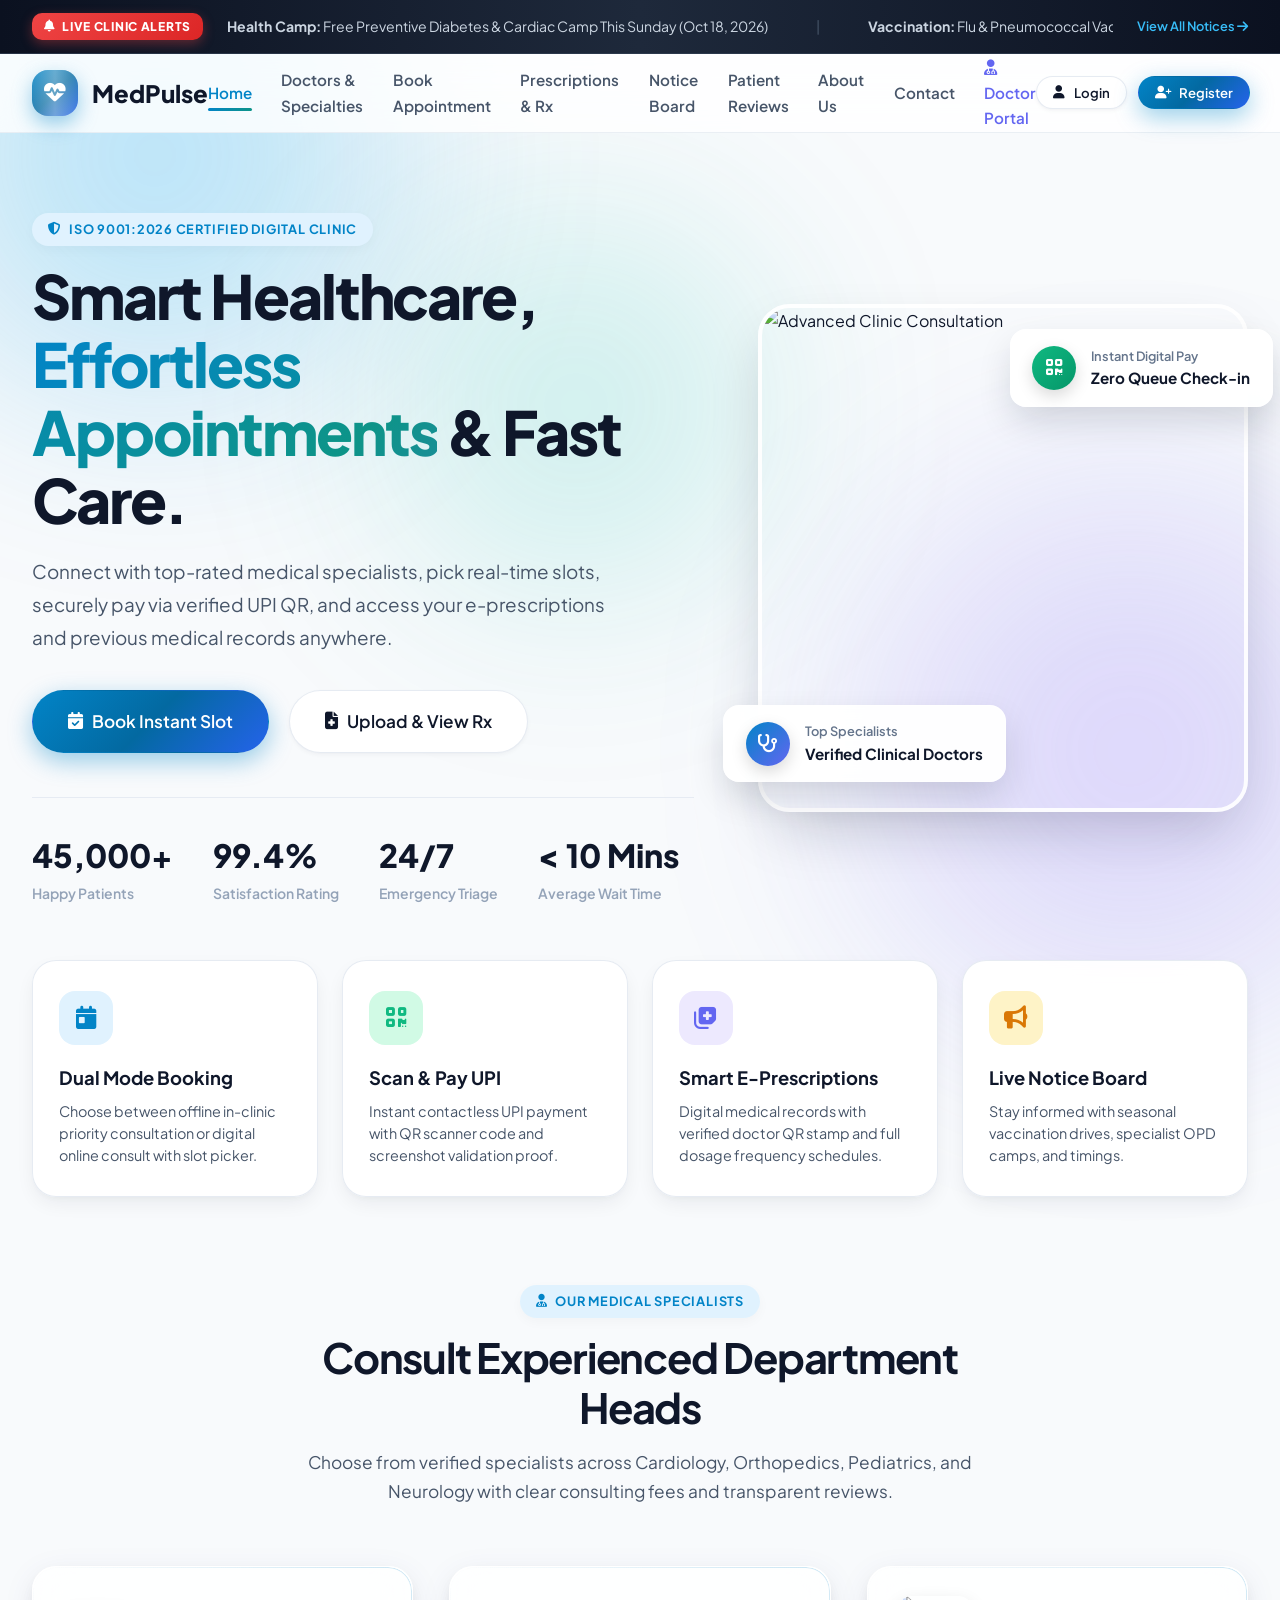
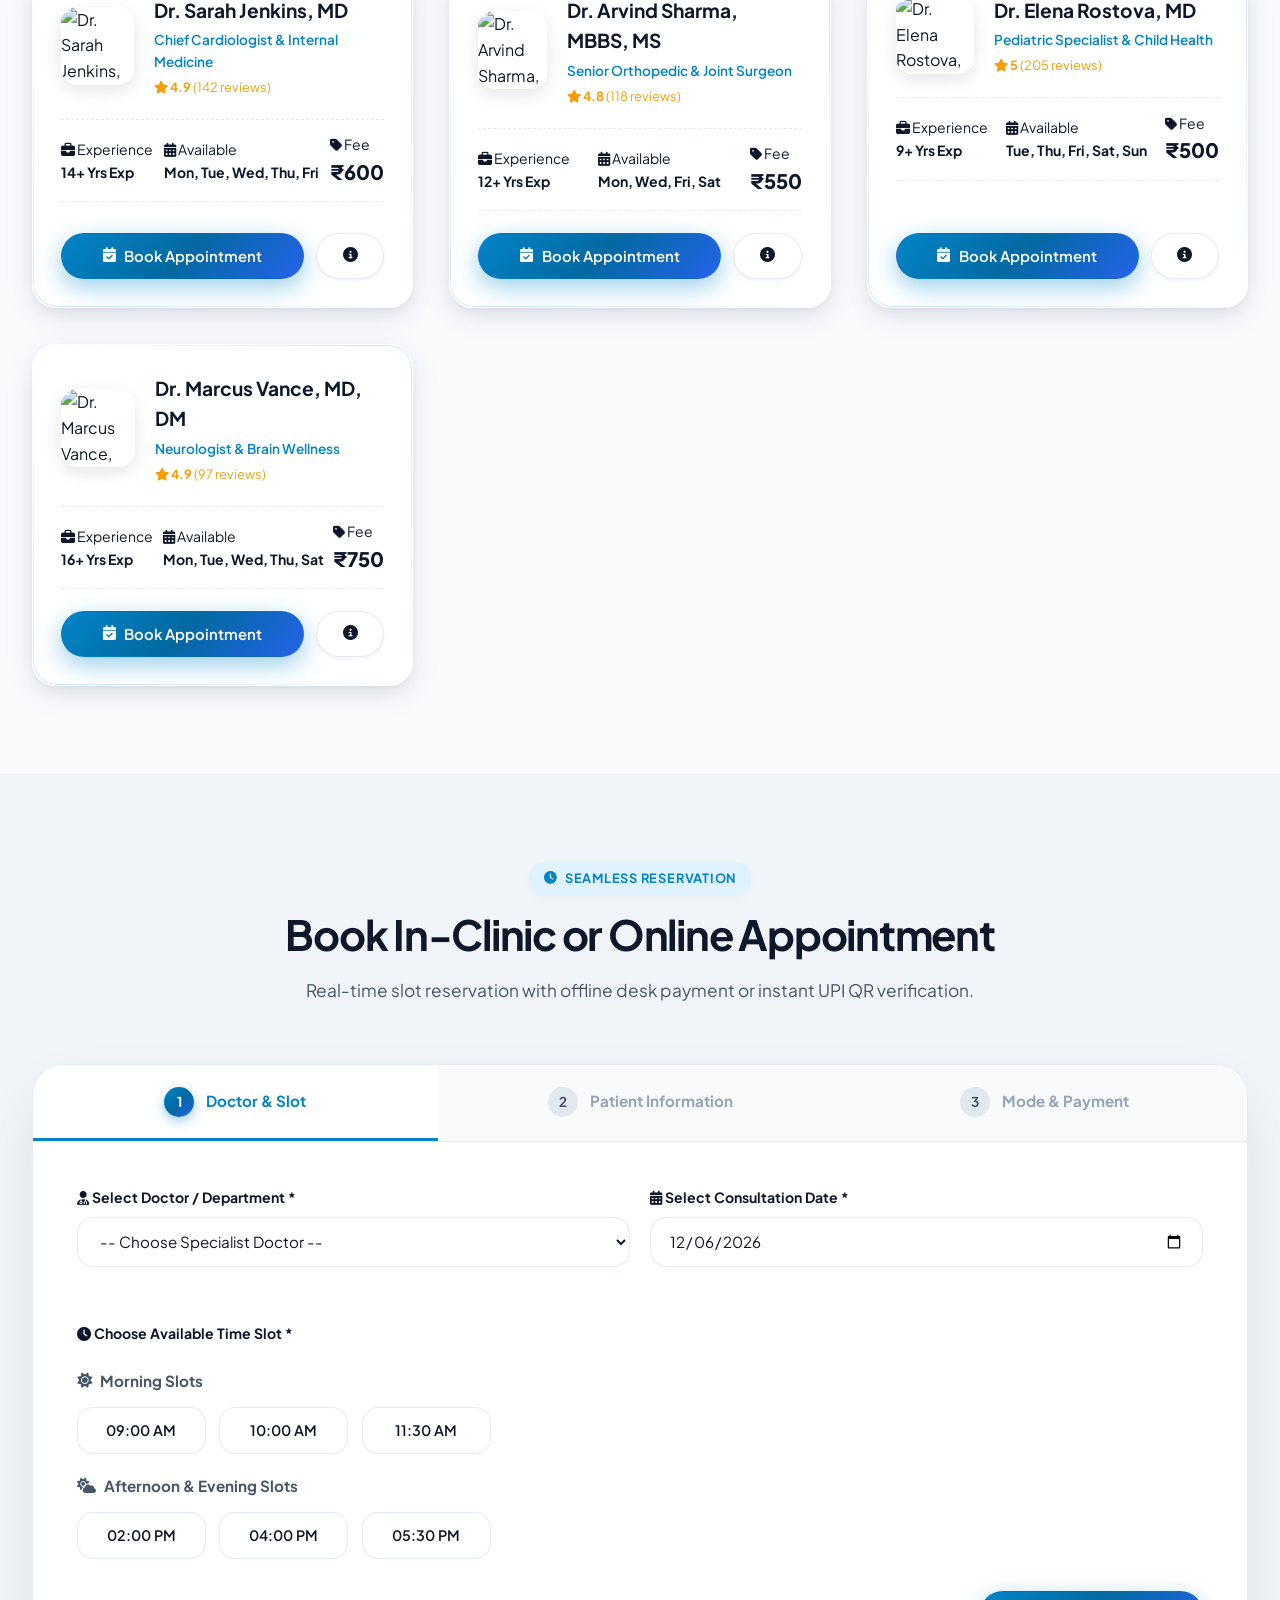
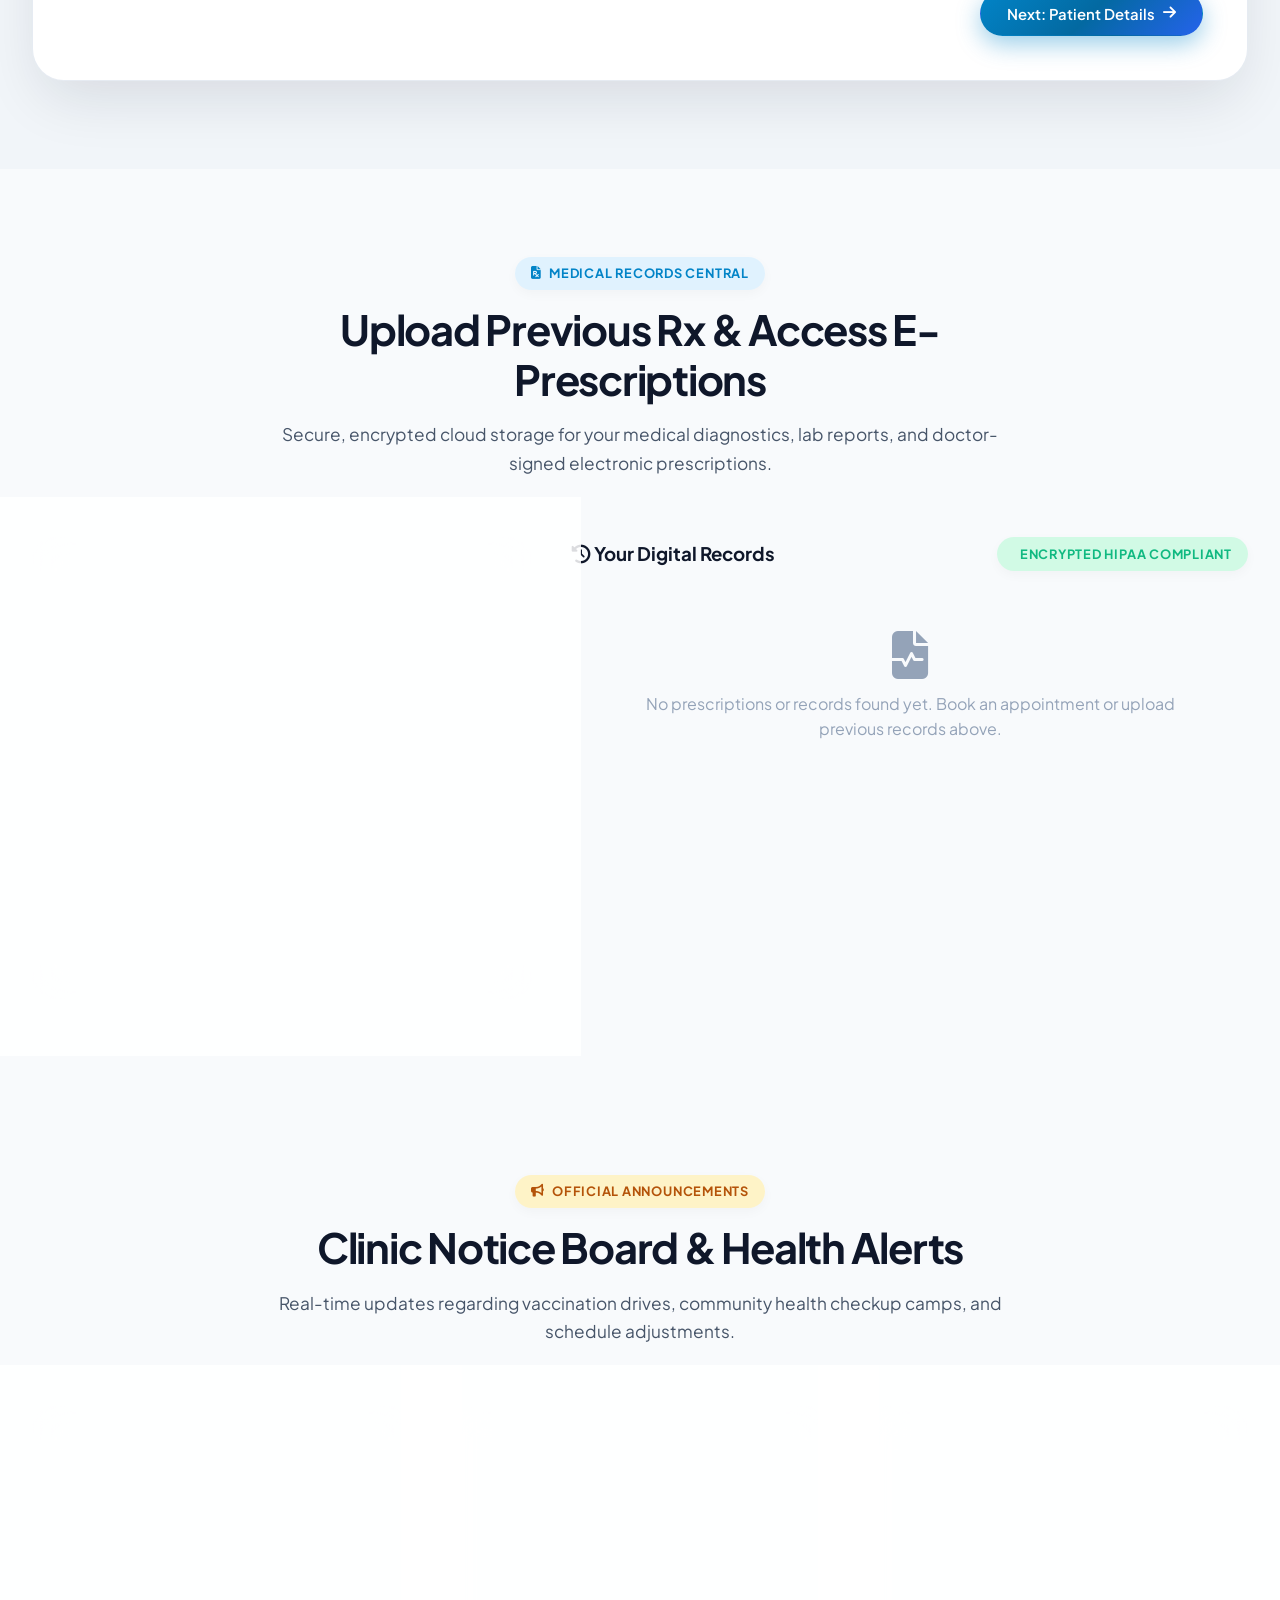
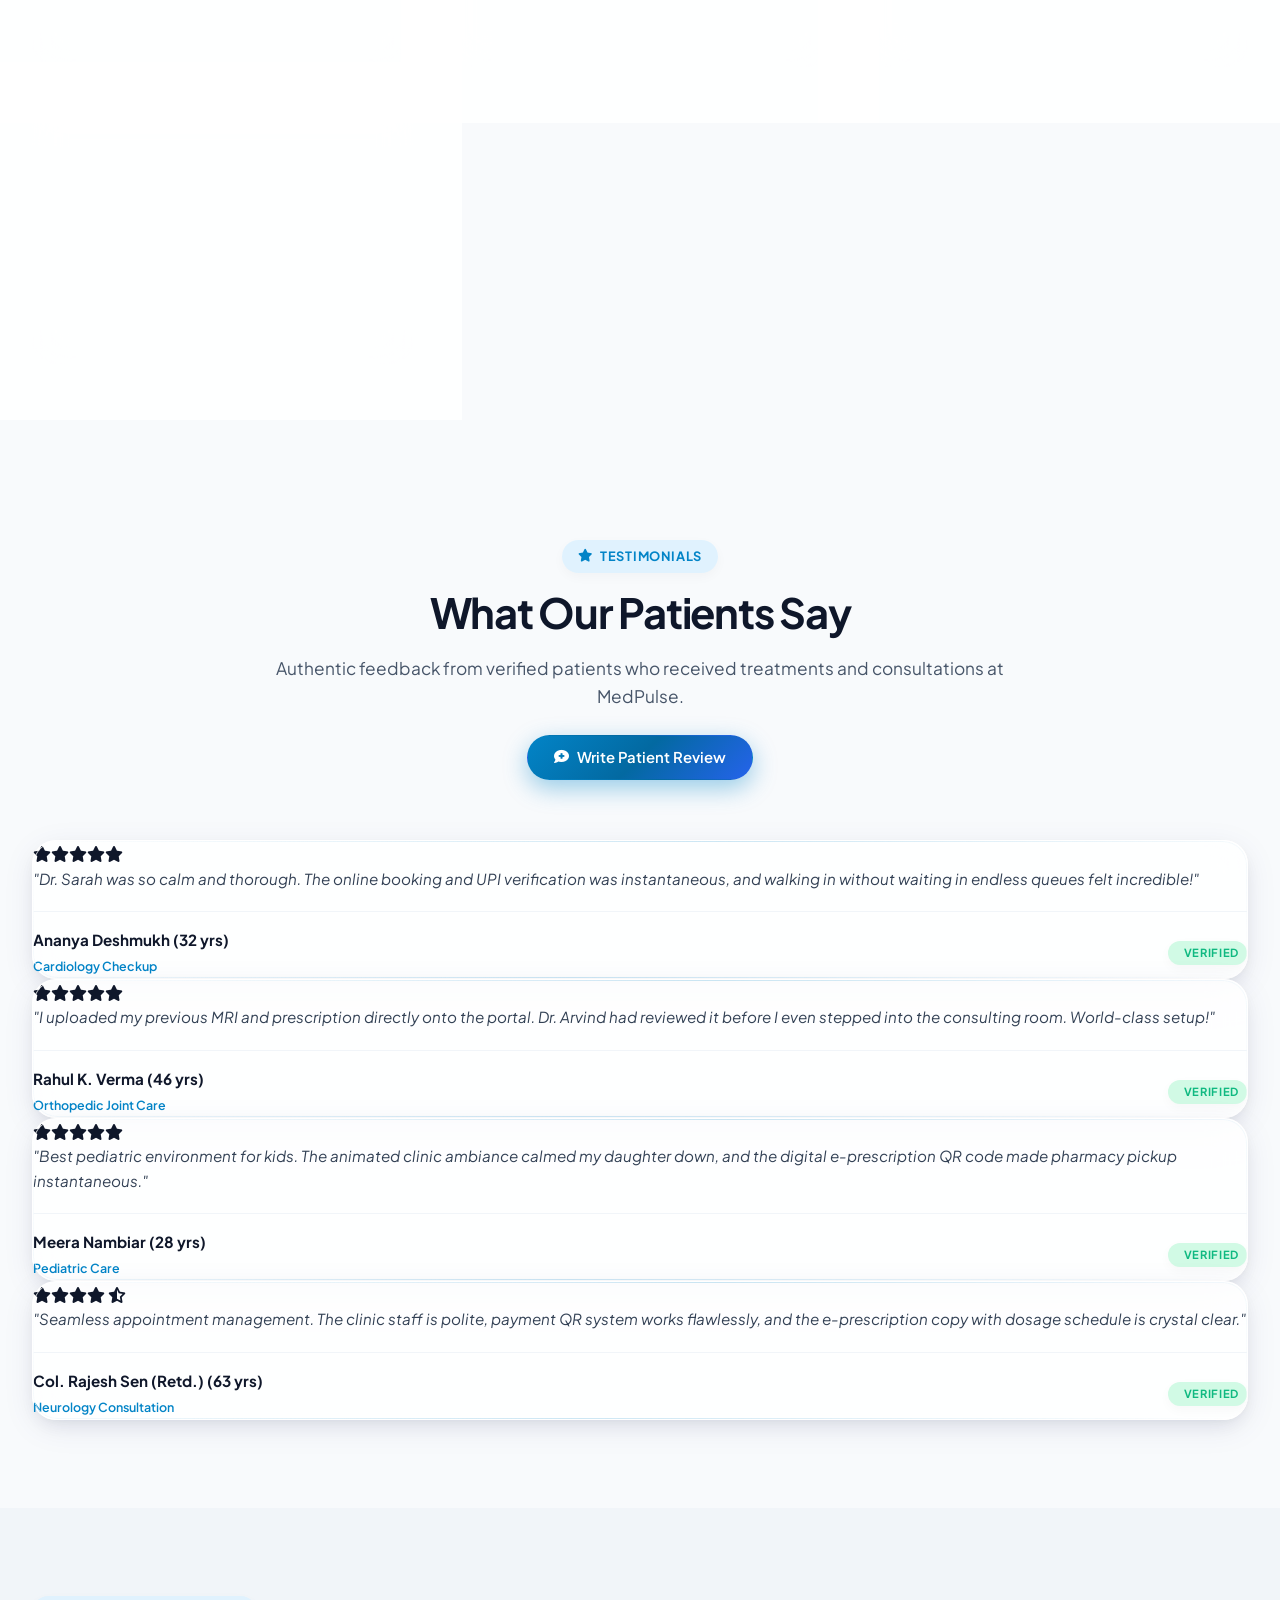
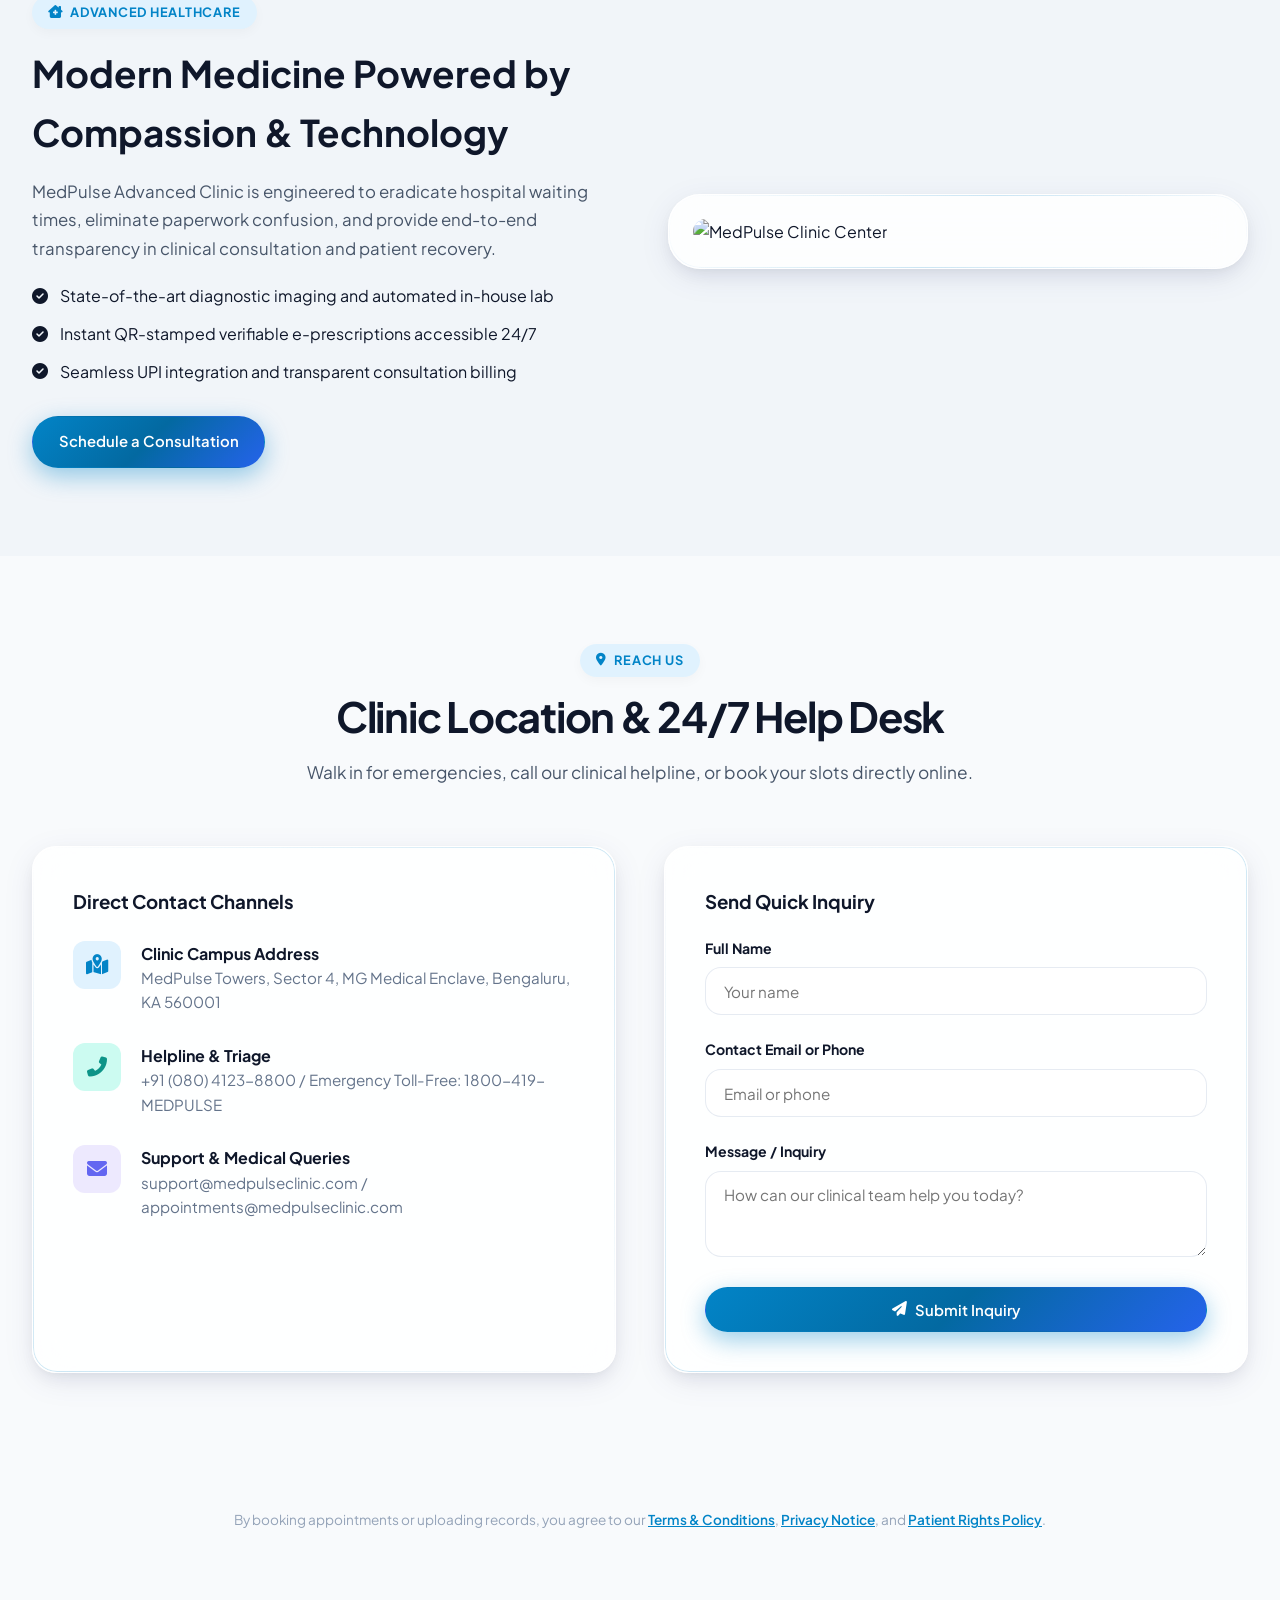
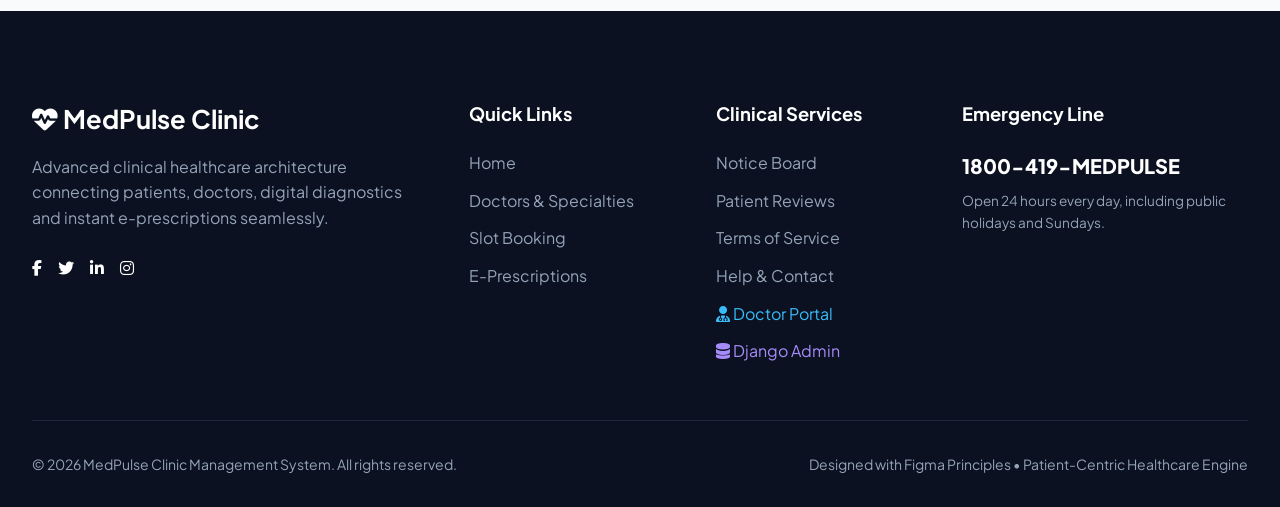
==== commit 0024e637: "Add files via upload" ====
--- a/Clinic Management 2/index.html
+++ b/Clinic Management 2/index.html
@@ -14,6 +14,7 @@
     <link rel="stylesheet" href="https://cdnjs.cloudflare.com/ajax/libs/font-awesome/6.5.1/css/all.min.css">
     
     <!-- MedPulse Custom Modern UI Stylesheet -->
+    <link rel="stylesheet" href="/static/css/style.css">
     <link rel="stylesheet" href="css/style.css">
 </head>
 <body>
@@ -997,7 +998,11 @@
     <!-- Toast Notification Container -->
     <div id="toast-container"></div>
 
-    <!-- Scripts -->
+    <!-- Scripts (Static Vercel & Relative Fallback) -->
+    <script src="/static/js/store.js"></script>
+    <script src="/static/js/api.js"></script>
+    <script src="/static/js/animations.js"></script>
+    <script src="/static/js/app.js"></script>
     <script src="js/store.js"></script>
     <script src="js/api.js"></script>
     <script src="js/animations.js"></script>
